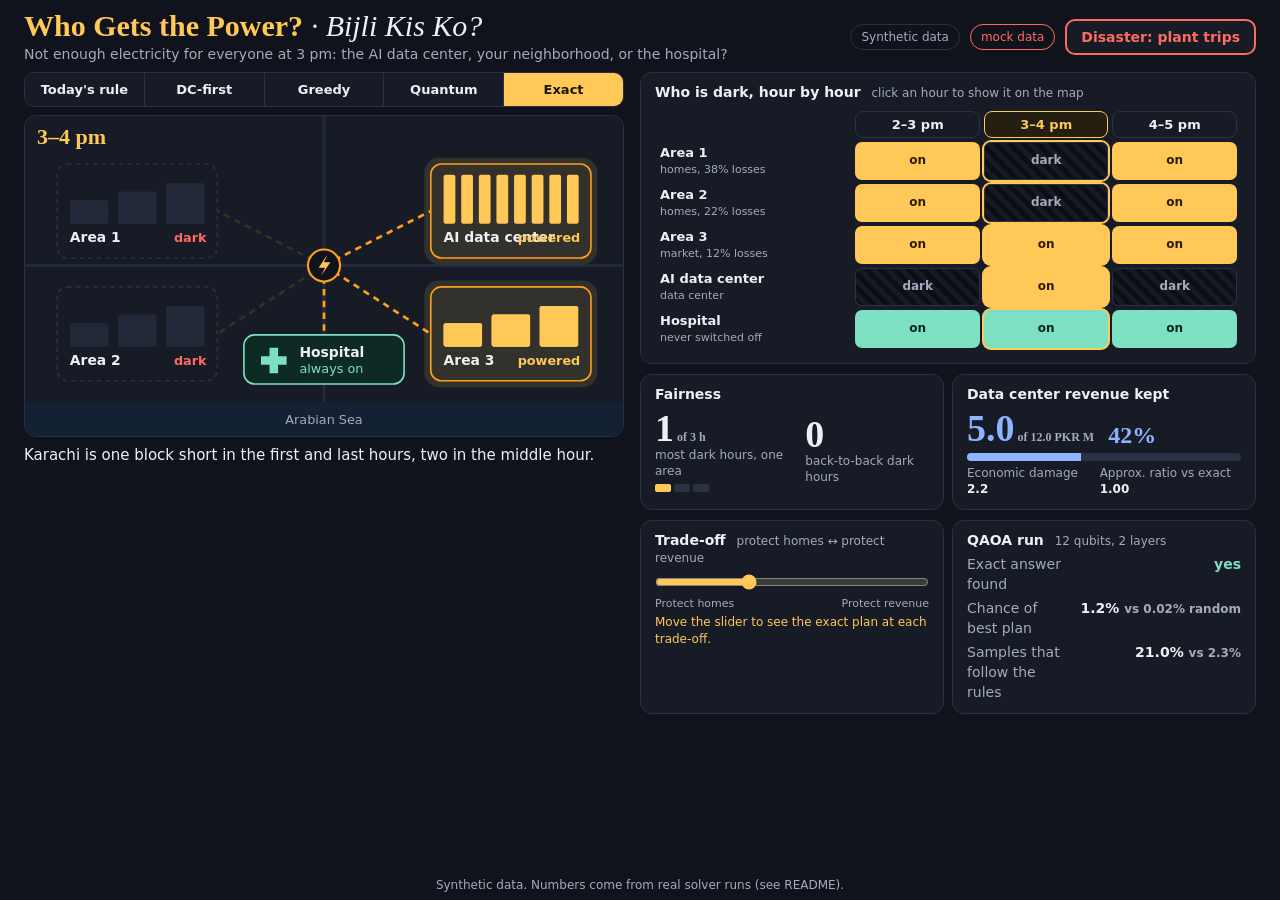
==== web/index.html @ 232a19a4 "feat(web): interactive demo page for the power-cut plans Lets judges see, hour by hour, who goes dar" ====
<!doctype html>
<html lang="en">
<head>
<link rel="icon" href="data:,">
<meta charset="utf-8">
<meta name="viewport" content="width=device-width, initial-scale=1">
<title>Who Gets the Power? · Bijli Kis Ko?</title>
<link rel="stylesheet" href="style.css">
</head>
<body>
<header>
  <div class="title">
    <h1>Who Gets the Power? <span class="ur">· Bijli Kis Ko?</span></h1>
    <p class="hook">Not enough electricity for everyone at 3 pm: the AI data center, your neighborhood, or the hospital?</p>
  </div>
  <div class="head-r">
    <span class="tag">Synthetic data</span>
    <span class="tag mock" id="mock" hidden>mock data</span>
    <button id="disaster" class="disaster" aria-pressed="false">Disaster: plant trips</button>
  </div>
</header>

<main>
  <section class="left">
    <div class="seg" role="radiogroup" aria-label="Plan" id="plan-toggle"></div>
    <div class="mapwrap">
      <svg id="map" viewBox="0 0 560 300" role="img" aria-label="Schematic map: three neighborhoods, an AI data center and a hospital"></svg>
      <div class="maphour" id="maphour"></div>
    </div>
    <p id="scenario-desc" class="desc" aria-live="polite"></p>
  </section>

  <section class="right">
    <div class="panel">
      <h2>Who is dark, hour by hour <small>click an hour to show it on the map</small></h2>
      <table id="tl"></table>
    </div>
    <div class="row2">
      <div class="panel">
        <h2>Fairness</h2>
        <div class="fair" id="fair"></div>
      </div>
      <div class="panel">
        <h2>Data center revenue kept</h2>
        <div class="rev" id="rev"></div>
      </div>
    </div>
    <div class="row2">
      <div class="panel">
        <h2>Trade-off <small>protect homes ↔ protect revenue</small></h2>
        <input type="range" id="sweep" min="0" max="3" step="1" value="1" aria-label="Trade-off between protecting homes and protecting data center revenue">
        <div class="ticks" id="ticks"></div>
        <div class="sweeplbl" id="sweeplbl"></div>
      </div>
      <div class="panel">
        <h2>QAOA run <small id="qsub"></small></h2>
        <dl id="qaoa"></dl>
      </div>
    </div>
  </section>
</main>

<footer>Synthetic data. Numbers come from real solver runs (see README).</footer>
<script src="app.js"></script>
</body>
</html>
---- web/style.css ----
:root{
  --bg:#10131b; --panel:#171b26; --line:#2a3142; --text:#eef0f5; --muted:#a3abbd;
  --lit:#ffc857; --lit2:#ff9f1c; --dark:#1b1f2b; --hosp:#7ee0c3; --bad:#ff6b5e; --dc:#8fb4ff;
}
*{box-sizing:border-box}
html,body{height:100%}
body{margin:0;background:var(--bg);color:var(--text);font:15px/1.4 system-ui,"Segoe UI",Roboto,sans-serif;
  padding:10px 24px 6px;display:flex;flex-direction:column;overflow:hidden}
h1{font:700 30px/1.05 Georgia,"Iowan Old Style",serif;margin:0;color:var(--lit)}
h1 .ur{color:var(--text);font-weight:400;font-style:italic}
h2{font:600 14px/1.2 system-ui,sans-serif;margin:0 0 6px}
h2 small{color:var(--muted);font-weight:400;margin-left:6px;font-size:12px}
header{display:flex;justify-content:space-between;align-items:center;gap:20px;margin-bottom:8px}
.hook{margin:3px 0 0;color:var(--muted);font-size:14px}
.head-r{display:flex;gap:10px;align-items:center}
.tag{border:1px solid var(--line);color:var(--muted);border-radius:999px;padding:4px 10px;font-size:12px;white-space:nowrap}
.tag.mock{border-color:var(--bad);color:var(--bad)}
.disaster{background:var(--panel);color:var(--bad);border:2px solid var(--bad);border-radius:10px;font:700 14px system-ui,sans-serif;padding:8px 14px;cursor:pointer}
.disaster[aria-pressed=true]{background:var(--bad);color:#200906}
button:focus-visible,input:focus-visible{outline:3px solid #fff;outline-offset:2px}

main{flex:1;min-height:0;display:grid;grid-template-columns:600px 1fr;gap:16px;padding-bottom:6px}
.left{display:flex;flex-direction:column;gap:8px;min-height:0}
.right{display:flex;flex-direction:column;gap:10px;min-height:0}
.seg{display:flex;border:1px solid var(--line);border-radius:10px;overflow:hidden;background:var(--panel)}
.seg button{flex:1;background:none;border:0;color:var(--text);font:600 13px system-ui,sans-serif;padding:9px 4px;cursor:pointer;border-right:1px solid var(--line)}
.seg button:last-child{border-right:0}
.seg button[aria-checked=true]{background:var(--lit);color:#1a1405}
.mapwrap{position:relative;background:var(--panel);border:1px solid var(--line);border-radius:12px;overflow:hidden}
#map{display:block;width:100%;height:auto}
.maphour{position:absolute;left:12px;top:8px;font:700 22px Georgia,serif;color:var(--lit)}
.desc{margin:0;color:var(--text);font-size:15px}

.panel{background:var(--panel);border:1px solid var(--line);border-radius:12px;padding:11px 14px}
.row2{display:grid;grid-template-columns:1fr 1fr;gap:8px}

/* timeline */
table{border-collapse:separate;border-spacing:4px;width:100%;font-variant-numeric:tabular-nums}
th{font-weight:600;font-size:13px;text-align:center;padding:0}
th.rl,td.rl{text-align:left;width:34%;font-size:13px;font-weight:600}
td.rl small{display:block;font-weight:400;color:var(--muted);font-size:11px}
th button{width:100%;background:none;color:var(--text);border:1px solid var(--line);border-radius:8px;padding:5px 0;font:600 13px system-ui;cursor:pointer}
th button[aria-pressed=true]{border-color:var(--lit);color:var(--lit);background:#241f10}
td.c{height:38px;border-radius:7px;text-align:center;font-size:12px;font-weight:700}
td.c.on{background:var(--lit);color:#2a1d00}
td.c.off{background:repeating-linear-gradient(45deg,#0c0e14 0 5px,#161a24 5px 10px);color:var(--muted);border:1px solid var(--line)}
td.c.hosp{background:var(--hosp);color:#06241b}
td.c.sel{box-shadow:0 0 0 2px var(--lit)}

/* fairness / revenue */
.fair{display:flex;gap:16px;align-items:center}
.big{font:700 38px/1 Georgia,serif;font-variant-numeric:tabular-nums}
.lbl{color:var(--muted);font-size:12px}
.pips{display:flex;gap:3px;margin-top:4px}
.pips i{width:16px;height:8px;border-radius:2px;background:#2a3142}
.pips i.f{background:var(--lit)} .pips i.f.hot{background:var(--bad)}
.rev{display:grid;grid-template-columns:auto 1fr;gap:2px 14px;align-items:end}
.rev .big{color:var(--dc)}
.bar{height:8px;border-radius:4px;background:#2a3142;overflow:hidden;margin-top:4px}
.bar b{display:block;height:100%;background:var(--dc);transition:width .5s}
.mini{grid-column:1/3;display:flex;gap:16px;color:var(--muted);font-size:12px;margin-top:2px}
.mini b{color:var(--text)}

input[type=range]{width:100%;accent-color:var(--lit);margin:2px 0 0}
.ticks{display:flex;justify-content:space-between;color:var(--muted);font-size:11px}
.sweeplbl{margin-top:3px;font-size:12px;color:var(--lit);min-height:16px}
dl{margin:0;display:grid;grid-template-columns:1fr auto;gap:5px 12px;font-size:14px}
dt{color:var(--muted)} dd{margin:0;font-weight:700;text-align:right;font-variant-numeric:tabular-nums}
dd.ok{color:var(--hosp)} dd.no{color:var(--bad)}

/* map */
.bld{transition:fill .5s,opacity .5s}
.blk.lit .bld{fill:var(--lit)} .blk.dark .bld{fill:#232838}
.blk .box{fill:none;stroke:var(--line);stroke-width:1.5;stroke-dasharray:0;transition:stroke .5s}
.blk.lit .box{stroke:var(--lit2)} .blk.dark .box{stroke-dasharray:4 4}
.blk .glow{fill:var(--lit);opacity:0;transition:opacity .5s} .blk.lit .glow{opacity:.12}
.wire{stroke:var(--lit2);stroke-width:2.5;fill:none;stroke-dasharray:6 5;animation:dash 1s linear infinite;transition:opacity .5s}
.wire.off{opacity:.15;animation:none}
@keyframes dash{to{stroke-dashoffset:-11}}
.mlabel{fill:var(--text);font:700 13px system-ui,sans-serif}
.msub{fill:var(--muted);font:12px system-ui,sans-serif}
.msub.st{font-weight:700} .lit .msub.st{fill:var(--lit)} .dark .msub.st{fill:var(--bad)}
.sea{fill:#142033} .road{stroke:#232a3a;stroke-width:3;fill:none}
.flash{animation:flash .9s}
@keyframes flash{0%,40%{box-shadow:inset 0 0 0 4px var(--bad)}100%{box-shadow:inset 0 0 0 0 transparent}}
footer{color:var(--muted);font-size:12px;text-align:center;padding-top:4px}
@media (prefers-reduced-motion:reduce){.wire{animation:none}.flash{animation:none}}
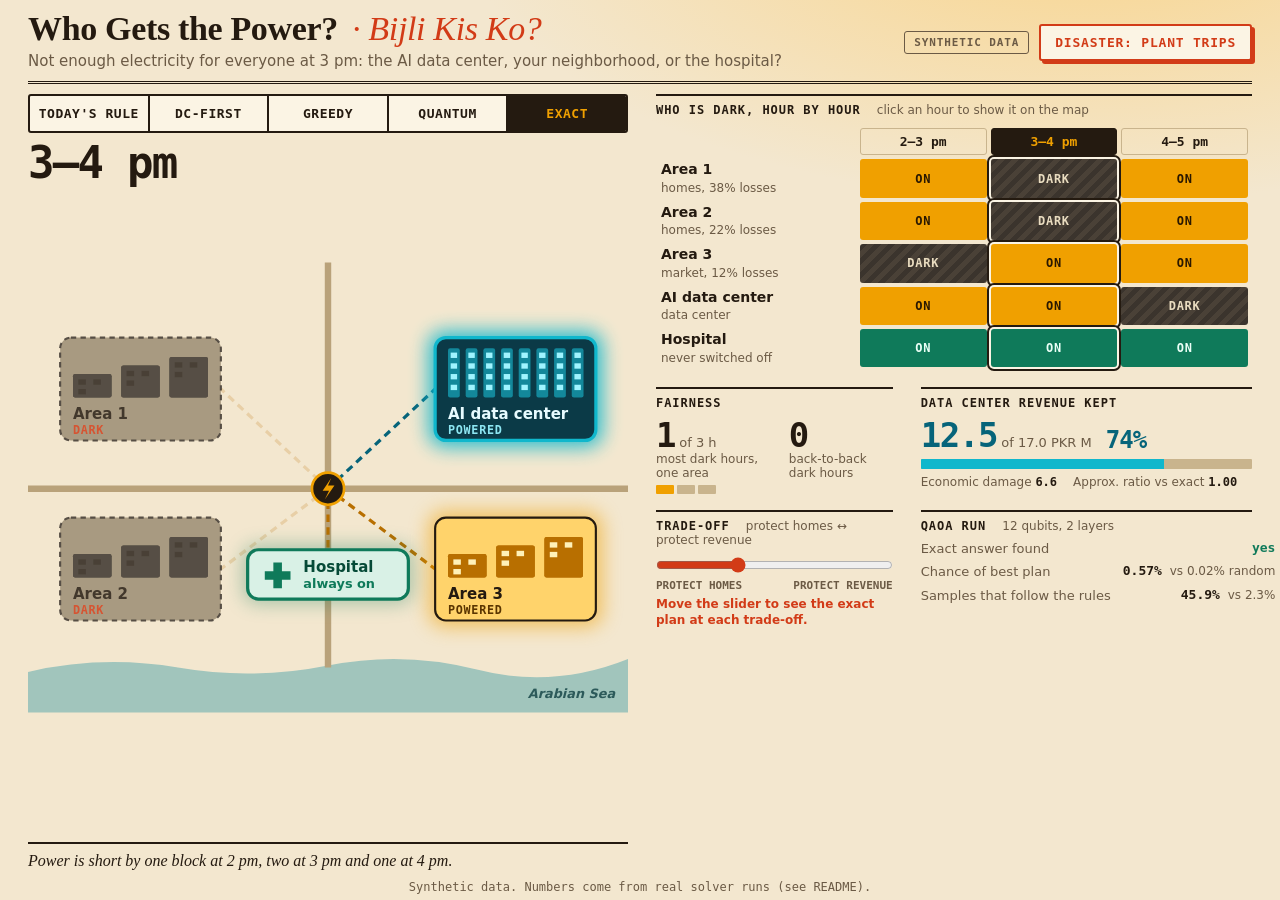
==== commit bfe298ba: "feat(web): redesign the demo page as a Karachi grid at peak heat Makes the demo read clearly on a pr" ====
--- a/web/index.html
+++ b/web/index.html
@@ -24,7 +24,7 @@
   <section class="left">
     <div class="seg" role="radiogroup" aria-label="Plan" id="plan-toggle"></div>
     <div class="mapwrap">
-      <svg id="map" viewBox="0 0 560 300" role="img" aria-label="Schematic map: three neighborhoods, an AI data center and a hospital"></svg>
+      <svg id="map" viewBox="0 0 560 420" role="img" aria-label="Schematic map: three neighborhoods, an AI data center and a hospital"></svg>
       <div class="maphour" id="maphour"></div>
     </div>
     <p id="scenario-desc" class="desc" aria-live="polite"></p>
--- a/web/style.css
+++ b/web/style.css
@@ -1,87 +1,115 @@
+/* Karachi at peak heat: sun-bleached paper, ink, amber windows, one electric-cyan data center. */
 :root{
-  --bg:#10131b; --panel:#171b26; --line:#2a3142; --text:#eef0f5; --muted:#a3abbd;
-  --lit:#ffc857; --lit2:#ff9f1c; --dark:#1b1f2b; --hosp:#7ee0c3; --bad:#ff6b5e; --dc:#8fb4ff;
+  --paper:#f3e7cf; --paper2:#ead9b8; --card:#fbf4e4; --ink:#241a10; --muted:#6b5a45; --rule:#c9b48d;
+  --lit:#f0a000; --lit-d:#b86f00; --off:#3b342d; --off2:#4a4137; --heat:#d23b17; --hosp:#0f7a5a; --dc:#10b7cc; --dc-d:#06647a;
+  --serif:"Iowan Old Style","Palatino Linotype",Charter,"Bitstream Charter","Book Antiqua",Georgia,serif;
+  --sans:Inter,"Segoe UI",system-ui,sans-serif;
+  --mono:Consolas,Menlo,"SF Mono","DejaVu Sans Mono","Liberation Mono",monospace;
 }
 *{box-sizing:border-box}
 html,body{height:100%}
-body{margin:0;background:var(--bg);color:var(--text);font:15px/1.4 system-ui,"Segoe UI",Roboto,sans-serif;
-  padding:10px 24px 6px;display:flex;flex-direction:column;overflow:hidden}
-h1{font:700 30px/1.05 Georgia,"Iowan Old Style",serif;margin:0;color:var(--lit)}
-h1 .ur{color:var(--text);font-weight:400;font-style:italic}
-h2{font:600 14px/1.2 system-ui,sans-serif;margin:0 0 6px}
-h2 small{color:var(--muted);font-weight:400;margin-left:6px;font-size:12px}
-header{display:flex;justify-content:space-between;align-items:center;gap:20px;margin-bottom:8px}
-.hook{margin:3px 0 0;color:var(--muted);font-size:14px}
+body{margin:0;color:var(--ink);font:15px/1.4 var(--sans);padding:12px 28px 6px;display:flex;flex-direction:column;overflow:hidden;
+  background:radial-gradient(900px 420px at 85% -10%,#f9d48a 0,transparent 70%),var(--paper)}
+h1{font:800 34px/1 var(--serif);letter-spacing:-.01em;margin:0}
+h1 .ur{color:var(--heat);font-weight:500;font-style:italic;margin-left:6px}
+h2{font:700 12px/1.2 var(--mono);text-transform:uppercase;letter-spacing:.08em;margin:0 0 7px;color:var(--ink)}
+h2 small{color:var(--muted);font:400 12px var(--sans);text-transform:none;letter-spacing:0;margin-left:8px}
+header{display:flex;justify-content:space-between;align-items:center;gap:20px;margin-bottom:10px;padding-bottom:9px;border-bottom:3px double var(--ink)}
+.hook{margin:5px 0 0;color:var(--muted);font-size:15px}
 .head-r{display:flex;gap:10px;align-items:center}
-.tag{border:1px solid var(--line);color:var(--muted);border-radius:999px;padding:4px 10px;font-size:12px;white-space:nowrap}
-.tag.mock{border-color:var(--bad);color:var(--bad)}
-.disaster{background:var(--panel);color:var(--bad);border:2px solid var(--bad);border-radius:10px;font:700 14px system-ui,sans-serif;padding:8px 14px;cursor:pointer}
-.disaster[aria-pressed=true]{background:var(--bad);color:#200906}
-button:focus-visible,input:focus-visible{outline:3px solid #fff;outline-offset:2px}
+.tag{border:1.5px solid var(--muted);color:var(--muted);border-radius:3px;padding:4px 9px;font:700 11px var(--mono);text-transform:uppercase;letter-spacing:.08em;white-space:nowrap}
+.tag.mock{border-color:var(--heat);color:var(--heat)}
+.disaster{background:var(--card);color:var(--heat);border:2px solid var(--heat);border-radius:3px;font:800 13px var(--mono);text-transform:uppercase;letter-spacing:.06em;padding:9px 14px;cursor:pointer;box-shadow:3px 3px 0 var(--heat);transition:transform .1s,box-shadow .1s}
+.disaster:active{transform:translate(2px,2px);box-shadow:1px 1px 0 var(--heat)}
+.disaster[aria-pressed=true]{background:var(--heat);color:#fff6e6}
+button:focus-visible,input:focus-visible{outline:3px solid var(--ink);outline-offset:2px}
 
-main{flex:1;min-height:0;display:grid;grid-template-columns:600px 1fr;gap:16px;padding-bottom:6px}
+main{flex:1;min-height:0;display:grid;grid-template-columns:600px 1fr;gap:28px;padding-bottom:4px}
 .left{display:flex;flex-direction:column;gap:8px;min-height:0}
-.right{display:flex;flex-direction:column;gap:10px;min-height:0}
-.seg{display:flex;border:1px solid var(--line);border-radius:10px;overflow:hidden;background:var(--panel)}
-.seg button{flex:1;background:none;border:0;color:var(--text);font:600 13px system-ui,sans-serif;padding:9px 4px;cursor:pointer;border-right:1px solid var(--line)}
+.right{display:flex;flex-direction:column;gap:16px;min-height:0}
+.seg{display:flex;border:2px solid var(--ink);border-radius:3px;overflow:hidden;background:var(--card)}
+.seg button{flex:1;background:none;border:0;color:var(--ink);font:700 13px var(--mono);text-transform:uppercase;letter-spacing:.04em;padding:10px 2px;cursor:pointer;border-right:2px solid var(--ink)}
 .seg button:last-child{border-right:0}
-.seg button[aria-checked=true]{background:var(--lit);color:#1a1405}
-.mapwrap{position:relative;background:var(--panel);border:1px solid var(--line);border-radius:12px;overflow:hidden}
-#map{display:block;width:100%;height:auto}
-.maphour{position:absolute;left:12px;top:8px;font:700 22px Georgia,serif;color:var(--lit)}
-.desc{margin:0;color:var(--text);font-size:15px}
+.seg button:hover{background:var(--paper2)}
+.seg button[aria-checked=true]{background:var(--ink);color:var(--lit)}
+.mapwrap{position:relative;flex:1;min-height:0;display:flex;align-items:center}
+#map{display:block;width:100%;height:100%}
+.maphour{position:absolute;left:0;top:0;font:800 44px/1 var(--mono);letter-spacing:-.04em;color:var(--ink);font-variant-numeric:tabular-nums}
+.desc{margin:0;color:var(--ink);font:italic 500 16px/1.3 var(--serif);border-top:2px solid var(--ink);padding-top:7px}
 
-.panel{background:var(--panel);border:1px solid var(--line);border-radius:12px;padding:11px 14px}
-.row2{display:grid;grid-template-columns:1fr 1fr;gap:8px}
+.panel{border-top:2px solid var(--ink);padding:7px 0 0}
+.row2{display:grid;grid-template-columns:minmax(0,5fr) minmax(0,7fr);gap:28px}
 
 /* timeline */
 table{border-collapse:separate;border-spacing:4px;width:100%;font-variant-numeric:tabular-nums}
 th{font-weight:600;font-size:13px;text-align:center;padding:0}
-th.rl,td.rl{text-align:left;width:34%;font-size:13px;font-weight:600}
-td.rl small{display:block;font-weight:400;color:var(--muted);font-size:11px}
-th button{width:100%;background:none;color:var(--text);border:1px solid var(--line);border-radius:8px;padding:5px 0;font:600 13px system-ui;cursor:pointer}
-th button[aria-pressed=true]{border-color:var(--lit);color:var(--lit);background:#241f10}
-td.c{height:38px;border-radius:7px;text-align:center;font-size:12px;font-weight:700}
-td.c.on{background:var(--lit);color:#2a1d00}
-td.c.off{background:repeating-linear-gradient(45deg,#0c0e14 0 5px,#161a24 5px 10px);color:var(--muted);border:1px solid var(--line)}
-td.c.hosp{background:var(--hosp);color:#06241b}
-td.c.sel{box-shadow:0 0 0 2px var(--lit)}
+th.rl,td.rl{text-align:left;width:34%;font-size:14px;font-weight:700}
+td.rl small{display:block;font-weight:400;color:var(--muted);font-size:12px}
+th button{width:100%;background:none;color:var(--ink);border:1.5px solid var(--rule);border-radius:3px;padding:5px 0;font:700 13px var(--mono);cursor:pointer}
+th button[aria-pressed=true]{border-color:var(--ink);background:var(--ink);color:var(--lit)}
+td.c{height:36px;border-radius:3px;text-align:center;font:700 12px var(--mono);text-transform:uppercase;letter-spacing:.06em;transition:background .5s,color .5s}
+td.c.on{background:var(--lit);color:#2a1800}
+td.c.off{background:repeating-linear-gradient(135deg,var(--off) 0 5px,var(--off2) 5px 10px);color:#e9dcc0}
+td.c.hosp{background:var(--hosp);color:#eafff6}
+td.c.sel{box-shadow:0 0 0 2px var(--card),0 0 0 4px var(--ink)}
 
 /* fairness / revenue */
-.fair{display:flex;gap:16px;align-items:center}
-.big{font:700 38px/1 Georgia,serif;font-variant-numeric:tabular-nums}
-.lbl{color:var(--muted);font-size:12px}
-.pips{display:flex;gap:3px;margin-top:4px}
-.pips i{width:16px;height:8px;border-radius:2px;background:#2a3142}
-.pips i.f{background:var(--lit)} .pips i.f.hot{background:var(--bad)}
+.fair{display:flex;gap:20px;align-items:flex-start}
+.big{font:800 34px/1 var(--mono);letter-spacing:-.04em;font-variant-numeric:tabular-nums}
+.lbl{color:var(--muted);font:500 12px var(--sans)}
+.big .lbl{font:500 13px var(--sans);letter-spacing:0}
+.pips{display:flex;gap:3px;margin-top:5px}
+.pips i{width:18px;height:9px;border-radius:1px;background:var(--rule)}
+.pips i.f{background:var(--lit)} .pips i.f.hot{background:var(--heat)}
 .rev{display:grid;grid-template-columns:auto 1fr;gap:2px 14px;align-items:end}
-.rev .big{color:var(--dc)}
-.bar{height:8px;border-radius:4px;background:#2a3142;overflow:hidden;margin-top:4px}
+.rev .big{color:var(--dc-d)}
+.bar{height:10px;border-radius:1px;background:var(--rule);overflow:hidden;margin-top:5px}
 .bar b{display:block;height:100%;background:var(--dc);transition:width .5s}
-.mini{grid-column:1/3;display:flex;gap:16px;color:var(--muted);font-size:12px;margin-top:2px}
-.mini b{color:var(--text)}
+.mini{grid-column:1/3;display:flex;gap:16px;color:var(--muted);font-size:12px;margin-top:3px}
+.mini b{color:var(--ink);font-family:var(--mono)}
 
-input[type=range]{width:100%;accent-color:var(--lit);margin:2px 0 0}
-.ticks{display:flex;justify-content:space-between;color:var(--muted);font-size:11px}
-.sweeplbl{margin-top:3px;font-size:12px;color:var(--lit);min-height:16px}
-dl{margin:0;display:grid;grid-template-columns:1fr auto;gap:5px 12px;font-size:14px}
-dt{color:var(--muted)} dd{margin:0;font-weight:700;text-align:right;font-variant-numeric:tabular-nums}
-dd.ok{color:var(--hosp)} dd.no{color:var(--bad)}
+input[type=range]{width:100%;accent-color:var(--heat);margin:2px 0 0}
+.ticks{display:flex;justify-content:space-between;color:var(--muted);font:600 11px var(--mono);text-transform:uppercase}
+.sweeplbl{margin-top:4px;font-size:12px;color:var(--heat);font-weight:600;min-height:16px}
+dl{margin:0;display:grid;grid-template-columns:auto 1fr;gap:5px 12px;font-size:13px}
+dt{white-space:nowrap}
+dt{color:var(--muted)} dd{margin:0;font:700 13px var(--mono);text-align:right;font-variant-numeric:tabular-nums}
+dd .lbl{font-family:var(--sans)}
+dd.ok{color:var(--hosp)} dd.no{color:var(--heat)}
 
 /* map */
-.bld{transition:fill .5s,opacity .5s}
-.blk.lit .bld{fill:var(--lit)} .blk.dark .bld{fill:#232838}
-.blk .box{fill:none;stroke:var(--line);stroke-width:1.5;stroke-dasharray:0;transition:stroke .5s}
-.blk.lit .box{stroke:var(--lit2)} .blk.dark .box{stroke-dasharray:4 4}
-.blk .glow{fill:var(--lit);opacity:0;transition:opacity .5s} .blk.lit .glow{opacity:.12}
-.wire{stroke:var(--lit2);stroke-width:2.5;fill:none;stroke-dasharray:6 5;animation:dash 1s linear infinite;transition:opacity .5s}
-.wire.off{opacity:.15;animation:none}
-@keyframes dash{to{stroke-dashoffset:-11}}
-.mlabel{fill:var(--text);font:700 13px system-ui,sans-serif}
-.msub{fill:var(--muted);font:12px system-ui,sans-serif}
-.msub.st{font-weight:700} .lit .msub.st{fill:var(--lit)} .dark .msub.st{fill:var(--bad)}
-.sea{fill:#142033} .road{stroke:#232a3a;stroke-width:3;fill:none}
+.bld{transition:fill .6s}
+.blk .win{fill:#2c241c;transition:fill .6s,opacity .6s}
+.blk.lit .win{fill:#fff1b8}
+.blk .bld{fill:var(--off)} .blk.lit .bld{fill:var(--lit-d)}
+.blk .box{fill:#cdb98f;stroke:var(--off);stroke-width:2;transition:fill .6s,stroke .6s}
+.blk.lit .box{fill:#ffd36b;stroke:var(--ink)}
+.blk.dark .box{fill:#9c8d74;stroke-dasharray:5 4}
+.blk{transition:opacity .6s}.blk.dark{opacity:.85}
+.blk .glow{fill:var(--lit);opacity:0;filter:blur(9px);transition:opacity .6s}
+.blk.lit .glow{opacity:.55}
+.blk.dc .box{fill:#0d2f3a;stroke:var(--dc)} .blk.dc.lit .box{fill:#0b3a47;stroke:var(--dc);stroke-width:3}
+.blk.dc.dark .box{fill:#4a5a5e;stroke:#2d3a3e}
+.blk.dc .bld{fill:#09212a} .blk.dc.lit .bld{fill:#13889b}
+.blk.dc.lit .win{fill:#9ff4ff} .blk.dc .glow{fill:var(--dc)} .blk.dc.lit .glow{opacity:.9}
+.blk.dc .mlabel{fill:#e7fbff}.blk.dc.dark .mlabel{fill:#e9dcc0}
+.blk.dc .msub{fill:#8de6f2}.blk.dc.dark .msub.st{fill:#ffb199}
+.blk.hq .box{fill:#d9f1e6;stroke:var(--hosp);stroke-width:3}
+.blk.hq .glow{fill:var(--hosp);opacity:.35}
+.wire{stroke:var(--lit-d);stroke-width:3;fill:none;stroke-dasharray:7 5;animation:dash 1s linear infinite;transition:opacity .5s}
+.wire.off{opacity:.2;animation:none}
+#w-DC{stroke:var(--dc-d)}
+@keyframes dash{to{stroke-dashoffset:-12}}
+.mlabel{fill:var(--ink);font:800 14px var(--sans)}
+.msub{fill:var(--muted);font:600 12px var(--sans)}
+.msub.st{font:800 11px var(--mono);text-transform:uppercase;letter-spacing:.06em}
+.lit .msub.st{fill:#5a3500} .dark .msub.st{fill:var(--heat)}
+.dc.lit .msub.st{fill:#8de6f2}
+.hq .mlabel{fill:#064a37}.hq .msub{fill:var(--hosp)}
+.sea{fill:#7fb7b5;opacity:.7} .sealbl{fill:#2c5a5a;font-style:italic} .road{stroke:#b9a27a;stroke-width:6;fill:none}
+.hub{fill:var(--ink);stroke:var(--lit);stroke-width:2.5} .bolt{fill:var(--lit)}
 .flash{animation:flash .9s}
-@keyframes flash{0%,40%{box-shadow:inset 0 0 0 4px var(--bad)}100%{box-shadow:inset 0 0 0 0 transparent}}
-footer{color:var(--muted);font-size:12px;text-align:center;padding-top:4px}
-@media (prefers-reduced-motion:reduce){.wire{animation:none}.flash{animation:none}}
+@keyframes flash{0%,40%{box-shadow:inset 0 0 0 6px var(--heat)}100%{box-shadow:inset 0 0 0 0 transparent}}
+footer{color:var(--muted);font:500 12px var(--mono);text-align:center;padding-top:4px}
+@media (prefers-reduced-motion:reduce){.wire{animation:none}.flash{animation:none}*{transition:none!important}}
+dd{white-space:nowrap}
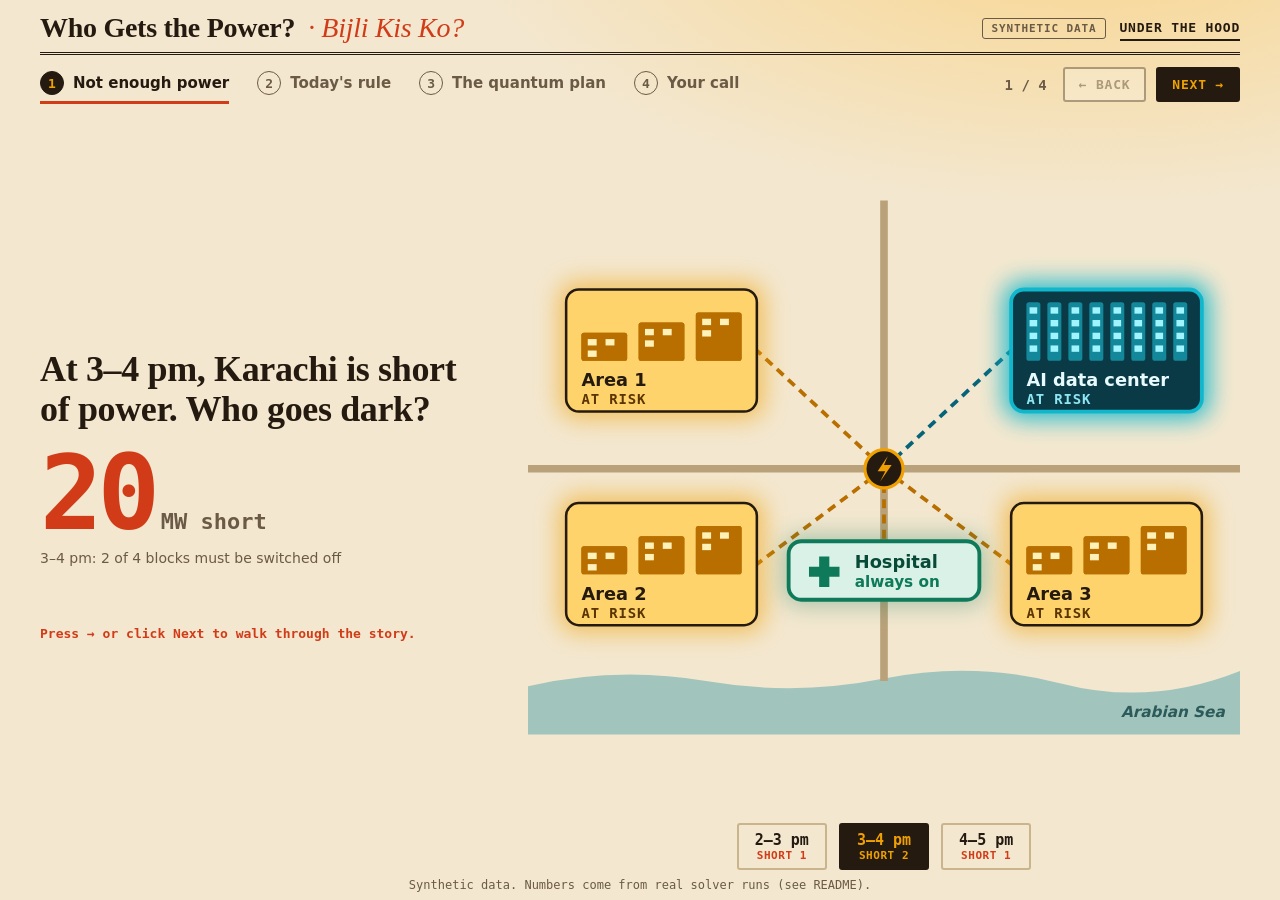
==== commit 3eadca81: "feat(web): guided four-step story as the default demo view A first-time viewer now walks through the" ====
--- a/web/index.html
+++ b/web/index.html
@@ -9,58 +9,63 @@
 </head>
 <body>
 <header>
-  <div class="title">
-    <h1>Who Gets the Power? <span class="ur">· Bijli Kis Ko?</span></h1>
-    <p class="hook">Not enough electricity for everyone at 3 pm: the AI data center, your neighborhood, or the hospital?</p>
-  </div>
+  <h1>Who Gets the Power? <span class="ur">· Bijli Kis Ko?</span></h1>
   <div class="head-r">
     <span class="tag">Synthetic data</span>
     <span class="tag mock" id="mock" hidden>mock data</span>
-    <button id="disaster" class="disaster" aria-pressed="false">Disaster: plant trips</button>
+    <button id="hood-open" class="link" aria-expanded="false" aria-controls="hood">Under the hood</button>
   </div>
 </header>
 
+<nav class="bar" aria-label="Story steps">
+  <ol id="steps"></ol>
+  <div class="nav">
+    <span class="count" id="count" aria-live="polite"></span>
+    <button id="back" class="btn">← Back</button>
+    <button id="next" class="btn primary">Next →</button>
+  </div>
+</nav>
+
 <main>
-  <section class="left">
-    <div class="seg" role="radiogroup" aria-label="Plan" id="plan-toggle"></div>
+  <section class="story">
+    <h2 id="head" aria-live="polite"></h2>
+    <div id="bigs" class="bigs"></div>
+    <p id="note" class="note"></p>
+    <div id="ctl" class="ctl" hidden>
+      <input type="range" id="sweep" min="0" max="3" step="1" value="2" aria-label="Trade-off between protecting homes and protecting data center revenue">
+      <div class="ticks" id="ticks"></div>
+      <div class="ctlrow">
+        <button id="disaster" class="disaster" aria-pressed="false">Plant trips</button>
+        <span id="ctlnote" class="ctlnote" aria-live="polite"></span>
+      </div>
+    </div>
+    <p id="hint" class="hint">Press → or click Next to walk through the story.</p>
+  </section>
+
+  <section class="stage">
     <div class="mapwrap">
       <svg id="map" viewBox="0 0 560 420" role="img" aria-label="Schematic map: three neighborhoods, an AI data center and a hospital"></svg>
-      <div class="maphour" id="maphour"></div>
     </div>
-    <p id="scenario-desc" class="desc" aria-live="polite"></p>
-  </section>
-
-  <section class="right">
-    <div class="panel">
-      <h2>Who is dark, hour by hour <small>click an hour to show it on the map</small></h2>
-      <table id="tl"></table>
-    </div>
-    <div class="row2">
-      <div class="panel">
-        <h2>Fairness</h2>
-        <div class="fair" id="fair"></div>
-      </div>
-      <div class="panel">
-        <h2>Data center revenue kept</h2>
-        <div class="rev" id="rev"></div>
-      </div>
-    </div>
-    <div class="row2">
-      <div class="panel">
-        <h2>Trade-off <small>protect homes ↔ protect revenue</small></h2>
-        <input type="range" id="sweep" min="0" max="3" step="1" value="1" aria-label="Trade-off between protecting homes and protecting data center revenue">
-        <div class="ticks" id="ticks"></div>
-        <div class="sweeplbl" id="sweeplbl"></div>
-      </div>
-      <div class="panel">
-        <h2>QAOA run <small id="qsub"></small></h2>
-        <dl id="qaoa"></dl>
-      </div>
-    </div>
+    <div class="hours" id="hours" role="group" aria-label="Hour of the afternoon"></div>
   </section>
 </main>
 
 <footer>Synthetic data. Numbers come from real solver runs (see README).</footer>
+
+<aside id="hood" class="hood" hidden aria-label="Under the hood">
+  <div class="hood-h"><h3>Under the hood</h3><button id="hood-close" class="link">Close ✕</button></div>
+  <div class="seg" role="radiogroup" aria-label="Scenario" id="scen-toggle"></div>
+  <p id="scenario-desc" class="desc"></p>
+  <div class="seg" role="radiogroup" aria-label="Plan" id="plan-toggle"></div>
+  <h4>Who is dark, hour by hour</h4>
+  <table id="tl"></table>
+  <div class="cols">
+    <div><h4>Fairness</h4><div class="fair" id="fair"></div></div>
+    <div><h4>Data center revenue kept</h4><div class="rev" id="rev"></div></div>
+  </div>
+  <h4>QAOA run <small id="qsub"></small></h4>
+  <dl id="qaoa"></dl>
+</aside>
 <script src="app.js"></script>
 </body>
 </html>
--- a/web/style.css
+++ b/web/style.css
@@ -8,73 +8,101 @@
 }
 *{box-sizing:border-box}
 html,body{height:100%}
-body{margin:0;color:var(--ink);font:15px/1.4 var(--sans);padding:12px 28px 6px;display:flex;flex-direction:column;overflow:hidden;
+body{margin:0;color:var(--ink);font:15px/1.4 var(--sans);padding:14px 40px 8px;display:flex;flex-direction:column;overflow:hidden;
   background:radial-gradient(900px 420px at 85% -10%,#f9d48a 0,transparent 70%),var(--paper)}
-h1{font:800 34px/1 var(--serif);letter-spacing:-.01em;margin:0}
+h1{font:800 28px/1 var(--serif);letter-spacing:-.01em;margin:0}
 h1 .ur{color:var(--heat);font-weight:500;font-style:italic;margin-left:6px}
-h2{font:700 12px/1.2 var(--mono);text-transform:uppercase;letter-spacing:.08em;margin:0 0 7px;color:var(--ink)}
-h2 small{color:var(--muted);font:400 12px var(--sans);text-transform:none;letter-spacing:0;margin-left:8px}
-header{display:flex;justify-content:space-between;align-items:center;gap:20px;margin-bottom:10px;padding-bottom:9px;border-bottom:3px double var(--ink)}
-.hook{margin:5px 0 0;color:var(--muted);font-size:15px}
-.head-r{display:flex;gap:10px;align-items:center}
-.tag{border:1.5px solid var(--muted);color:var(--muted);border-radius:3px;padding:4px 9px;font:700 11px var(--mono);text-transform:uppercase;letter-spacing:.08em;white-space:nowrap}
+header{display:flex;justify-content:space-between;align-items:center;gap:20px;padding-bottom:10px}
+.head-r{display:flex;gap:14px;align-items:center}
+.tag{border:1.5px solid var(--muted);color:var(--muted);border-radius:3px;padding:3px 8px;font:700 11px var(--mono);text-transform:uppercase;letter-spacing:.08em;white-space:nowrap}
 .tag.mock{border-color:var(--heat);color:var(--heat)}
-.disaster{background:var(--card);color:var(--heat);border:2px solid var(--heat);border-radius:3px;font:800 13px var(--mono);text-transform:uppercase;letter-spacing:.06em;padding:9px 14px;cursor:pointer;box-shadow:3px 3px 0 var(--heat);transition:transform .1s,box-shadow .1s}
+.link{background:none;border:0;padding:4px 0;color:var(--ink);font:700 13px var(--mono);text-transform:uppercase;letter-spacing:.06em;cursor:pointer;border-bottom:2px solid var(--ink)}
+button:focus-visible,input:focus-visible{outline:3px solid var(--ink);outline-offset:2px}
+
+/* step bar */
+.bar{display:flex;justify-content:space-between;align-items:center;gap:20px;border-top:3px double var(--ink);padding-top:10px}
+.bar ol{list-style:none;margin:0;padding:0;display:flex;gap:28px}
+.bar li button{background:none;border:0;padding:6px 0;display:flex;align-items:center;gap:9px;color:var(--muted);font:600 15px var(--sans);cursor:pointer;border-bottom:3px solid transparent}
+.bar li button i{font:800 13px var(--mono);font-style:normal;width:24px;height:24px;border-radius:50%;display:grid;place-items:center;border:1.5px solid var(--muted)}
+.bar li button[aria-current=step]{color:var(--ink);border-bottom-color:var(--heat)}
+.bar li button[aria-current=step] i{background:var(--ink);border-color:var(--ink);color:var(--lit)}
+.nav{display:flex;align-items:center;gap:10px}
+.count{font:700 14px var(--mono);color:var(--muted);margin-right:6px;font-variant-numeric:tabular-nums}
+.btn{background:var(--card);color:var(--ink);border:2px solid var(--ink);border-radius:3px;font:800 13px var(--mono);text-transform:uppercase;letter-spacing:.06em;padding:8px 14px;cursor:pointer}
+.btn.primary{background:var(--ink);color:var(--lit)}
+.btn:disabled{opacity:.35;cursor:default}
+
+/* stage */
+main{flex:1;min-height:0;display:grid;grid-template-columns:minmax(0,440px) 1fr;gap:48px;padding:16px 0 4px}
+.story{display:flex;flex-direction:column;gap:18px;min-height:0;justify-content:center}
+.story h2{font:800 36px/1.12 var(--serif);letter-spacing:-.01em;margin:0}
+.bigs{display:flex;gap:36px;align-items:flex-end}
+.big{font:800 104px/.9 var(--mono);letter-spacing:-.05em;font-variant-numeric:tabular-nums}
+.big.sm{font-size:64px}
+.big .u{font:700 22px var(--mono);letter-spacing:0;margin-left:6px;color:var(--muted)}
+.big.bad{color:var(--heat)} .big.good{color:var(--hosp)} .big.dc{color:var(--dc-d)}
+.lbl{display:block;margin-top:8px;color:var(--muted);font:500 14px/1.3 var(--sans);letter-spacing:0}
+.note{margin:0;font:italic 500 17px/1.35 var(--serif);color:var(--ink);min-height:23px}
+.note .ok{font-style:normal;font:700 13px var(--mono);color:var(--hosp);text-transform:uppercase;letter-spacing:.05em}
+.hint{margin:0;font:600 13px var(--mono);color:var(--heat)}
+.hint[hidden]{display:none}
+.ctl[hidden]{display:none}
+.ctl{display:flex;flex-direction:column;gap:8px}
+input[type=range]{width:100%;accent-color:var(--heat);margin:2px 0 0}
+.ticks{display:flex;justify-content:space-between;color:var(--muted);font:600 11px var(--mono);text-transform:uppercase}
+.ctlrow{display:flex;align-items:center;gap:14px;margin-top:6px}
+.ctlnote{color:var(--muted);font:500 13px/1.3 var(--sans)}
+.disaster{background:var(--card);color:var(--heat);border:2px solid var(--heat);border-radius:3px;font:800 13px var(--mono);text-transform:uppercase;letter-spacing:.06em;padding:9px 14px;cursor:pointer;box-shadow:3px 3px 0 var(--heat);transition:transform .1s,box-shadow .1s;white-space:nowrap}
 .disaster:active{transform:translate(2px,2px);box-shadow:1px 1px 0 var(--heat)}
 .disaster[aria-pressed=true]{background:var(--heat);color:#fff6e6}
-button:focus-visible,input:focus-visible{outline:3px solid var(--ink);outline-offset:2px}
 
-main{flex:1;min-height:0;display:grid;grid-template-columns:600px 1fr;gap:28px;padding-bottom:4px}
-.left{display:flex;flex-direction:column;gap:8px;min-height:0}
-.right{display:flex;flex-direction:column;gap:16px;min-height:0}
-.seg{display:flex;border:2px solid var(--ink);border-radius:3px;overflow:hidden;background:var(--card)}
-.seg button{flex:1;background:none;border:0;color:var(--ink);font:700 13px var(--mono);text-transform:uppercase;letter-spacing:.04em;padding:10px 2px;cursor:pointer;border-right:2px solid var(--ink)}
+.stage{display:flex;flex-direction:column;min-height:0;min-width:0}
+.mapwrap{position:relative;flex:1;min-height:0;display:flex;align-items:center;justify-content:center}
+#map{display:block;width:100%;height:100%}
+.hours{display:flex;justify-content:center;gap:12px;padding-top:8px}
+.hours button{background:none;border:2px solid var(--rule);border-radius:3px;padding:6px 16px;color:var(--ink);font:700 15px var(--mono);cursor:pointer;font-variant-numeric:tabular-nums;text-align:center}
+.hours button small{display:block;font:600 11px var(--mono);color:var(--heat);text-transform:uppercase;letter-spacing:.05em}
+.hours button[aria-pressed=true]{border-color:var(--ink);background:var(--ink);color:var(--lit)}
+.hours button[aria-pressed=true] small{color:var(--lit)}
+
+/* under the hood drawer */
+.hood{position:fixed;top:0;right:0;bottom:0;width:min(760px,100%);background:var(--card);border-left:3px solid var(--ink);box-shadow:-12px 0 40px rgba(36,26,16,.3);padding:18px 26px;overflow:auto;z-index:10}
+.hood[hidden]{display:none}
+.hood-h{display:flex;justify-content:space-between;align-items:center;margin-bottom:12px}
+h3{font:800 24px var(--serif);margin:0}
+h4{font:700 12px/1.2 var(--mono);text-transform:uppercase;letter-spacing:.08em;margin:16px 0 7px}
+h4 small{color:var(--muted);font:400 12px var(--sans);text-transform:none;letter-spacing:0;margin-left:8px}
+.seg{display:flex;border:2px solid var(--ink);border-radius:3px;overflow:hidden;margin-top:8px}
+.seg button{flex:1;background:none;border:0;color:var(--ink);font:700 12px var(--mono);text-transform:uppercase;letter-spacing:.04em;padding:9px 2px;cursor:pointer;border-right:2px solid var(--ink)}
 .seg button:last-child{border-right:0}
 .seg button:hover{background:var(--paper2)}
 .seg button[aria-checked=true]{background:var(--ink);color:var(--lit)}
-.mapwrap{position:relative;flex:1;min-height:0;display:flex;align-items:center}
-#map{display:block;width:100%;height:100%}
-.maphour{position:absolute;left:0;top:0;font:800 44px/1 var(--mono);letter-spacing:-.04em;color:var(--ink);font-variant-numeric:tabular-nums}
-.desc{margin:0;color:var(--ink);font:italic 500 16px/1.3 var(--serif);border-top:2px solid var(--ink);padding-top:7px}
-
-.panel{border-top:2px solid var(--ink);padding:7px 0 0}
-.row2{display:grid;grid-template-columns:minmax(0,5fr) minmax(0,7fr);gap:28px}
-
-/* timeline */
+.desc{margin:6px 0 4px;color:var(--muted);font:italic 500 15px/1.3 var(--serif)}
+.cols{display:grid;grid-template-columns:minmax(0,5fr) minmax(0,7fr);gap:28px}
 table{border-collapse:separate;border-spacing:4px;width:100%;font-variant-numeric:tabular-nums}
-th{font-weight:600;font-size:13px;text-align:center;padding:0}
+th{font:600 13px var(--mono);text-align:center;padding:0 0 2px}
 th.rl,td.rl{text-align:left;width:34%;font-size:14px;font-weight:700}
 td.rl small{display:block;font-weight:400;color:var(--muted);font-size:12px}
-th button{width:100%;background:none;color:var(--ink);border:1.5px solid var(--rule);border-radius:3px;padding:5px 0;font:700 13px var(--mono);cursor:pointer}
-th button[aria-pressed=true]{border-color:var(--ink);background:var(--ink);color:var(--lit)}
-td.c{height:36px;border-radius:3px;text-align:center;font:700 12px var(--mono);text-transform:uppercase;letter-spacing:.06em;transition:background .5s,color .5s}
+td.c{height:34px;border-radius:3px;text-align:center;font:700 12px var(--mono);text-transform:uppercase;letter-spacing:.06em}
 td.c.on{background:var(--lit);color:#2a1800}
 td.c.off{background:repeating-linear-gradient(135deg,var(--off) 0 5px,var(--off2) 5px 10px);color:#e9dcc0}
 td.c.hosp{background:var(--hosp);color:#eafff6}
-td.c.sel{box-shadow:0 0 0 2px var(--card),0 0 0 4px var(--ink)}
-
-/* fairness / revenue */
 .fair{display:flex;gap:20px;align-items:flex-start}
-.big{font:800 34px/1 var(--mono);letter-spacing:-.04em;font-variant-numeric:tabular-nums}
-.lbl{color:var(--muted);font:500 12px var(--sans)}
-.big .lbl{font:500 13px var(--sans);letter-spacing:0}
+.fair .big,.rev .big{font-size:34px;line-height:1;letter-spacing:-.04em}
+.fair .lbl,.rev .lbl{font-size:12px;margin-top:3px;display:inline}
+.fair>div>.lbl{display:block}
 .pips{display:flex;gap:3px;margin-top:5px}
 .pips i{width:18px;height:9px;border-radius:1px;background:var(--rule)}
 .pips i.f{background:var(--lit)} .pips i.f.hot{background:var(--heat)}
 .rev{display:grid;grid-template-columns:auto 1fr;gap:2px 14px;align-items:end}
 .rev .big{color:var(--dc-d)}
-.bar{height:10px;border-radius:1px;background:var(--rule);overflow:hidden;margin-top:5px}
-.bar b{display:block;height:100%;background:var(--dc);transition:width .5s}
+.bar2{height:10px;border-radius:1px;background:var(--rule);overflow:hidden;margin-top:5px}
+.bar2 b{display:block;height:100%;background:var(--dc);transition:width .5s}
 .mini{grid-column:1/3;display:flex;gap:16px;color:var(--muted);font-size:12px;margin-top:3px}
 .mini b{color:var(--ink);font-family:var(--mono)}
-
-input[type=range]{width:100%;accent-color:var(--heat);margin:2px 0 0}
-.ticks{display:flex;justify-content:space-between;color:var(--muted);font:600 11px var(--mono);text-transform:uppercase}
-.sweeplbl{margin-top:4px;font-size:12px;color:var(--heat);font-weight:600;min-height:16px}
 dl{margin:0;display:grid;grid-template-columns:auto 1fr;gap:5px 12px;font-size:13px}
-dt{white-space:nowrap}
-dt{color:var(--muted)} dd{margin:0;font:700 13px var(--mono);text-align:right;font-variant-numeric:tabular-nums}
-dd .lbl{font-family:var(--sans)}
+dt{white-space:nowrap;color:var(--muted)} dd{margin:0;font:700 13px var(--mono);text-align:right;font-variant-numeric:tabular-nums;white-space:nowrap}
+dd .lbl{font-family:var(--sans);display:inline}
 dd.ok{color:var(--hosp)} dd.no{color:var(--heat)}
 
 /* map */
@@ -111,5 +139,4 @@
 .flash{animation:flash .9s}
 @keyframes flash{0%,40%{box-shadow:inset 0 0 0 6px var(--heat)}100%{box-shadow:inset 0 0 0 0 transparent}}
 footer{color:var(--muted);font:500 12px var(--mono);text-align:center;padding-top:4px}
-@media (prefers-reduced-motion:reduce){.wire{animation:none}.flash{animation:none}*{transition:none!important}}
-dd{white-space:nowrap}
+@media (prefers-reduced-motion:reduce){.wire{animation:none}*{transition:none!important}}
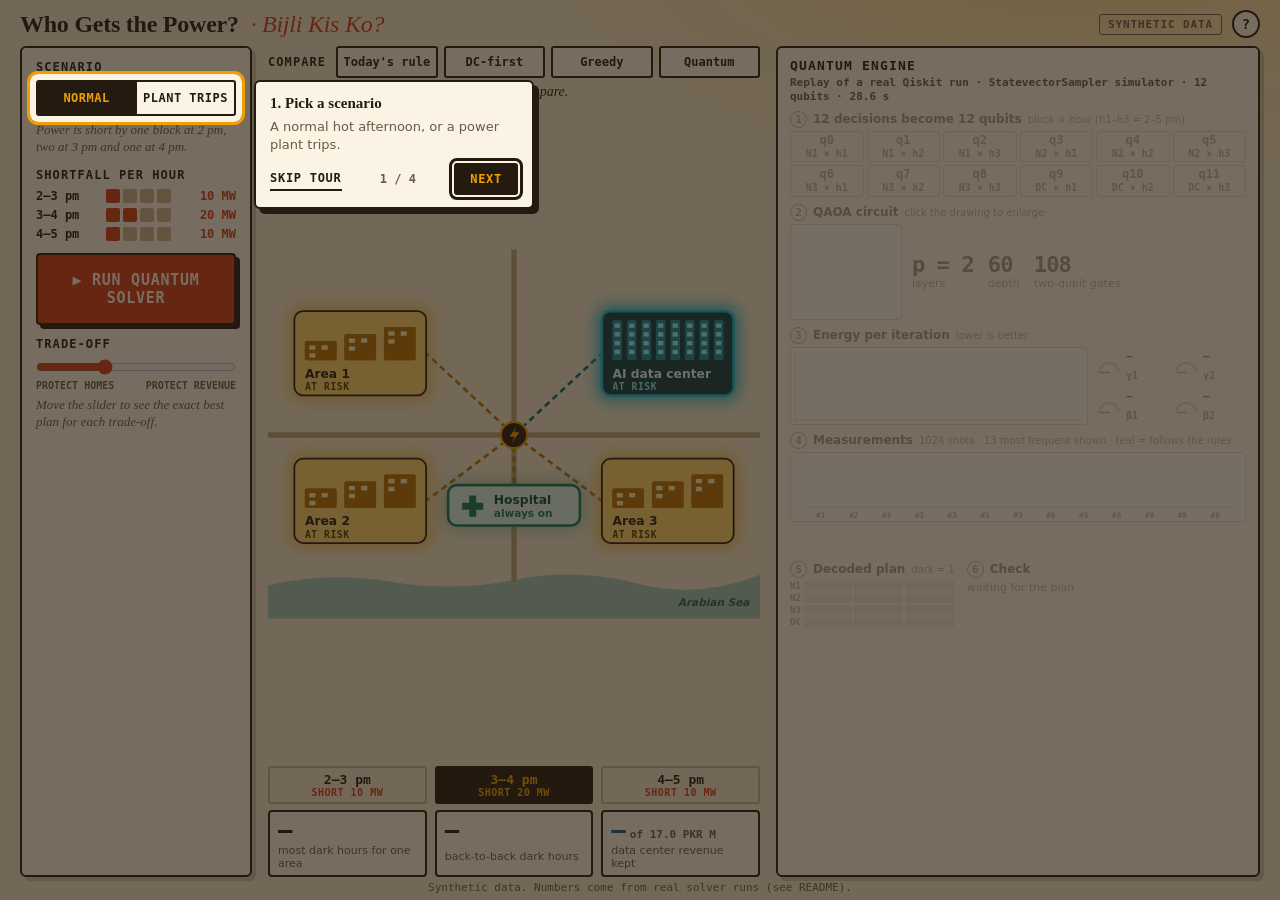
==== commit a8c3bf9f: "feat(web): app layout that replays the real quantum run The demo now works like an app: pick a scena" ====
--- a/web/index.html
+++ b/web/index.html
@@ -13,59 +13,84 @@
   <div class="head-r">
     <span class="tag">Synthetic data</span>
     <span class="tag mock" id="mock" hidden>mock data</span>
-    <button id="hood-open" class="link" aria-expanded="false" aria-controls="hood">Under the hood</button>
+    <button id="tour-open" class="help" aria-label="Show the guided tour" title="Show the guided tour">?</button>
   </div>
 </header>
 
-<nav class="bar" aria-label="Story steps">
-  <ol id="steps"></ol>
-  <div class="nav">
-    <span class="count" id="count" aria-live="polite"></span>
-    <button id="back" class="btn">← Back</button>
-    <button id="next" class="btn primary">Next →</button>
-  </div>
-</nav>
+<main class="app">
+  <aside class="panel" id="controls" aria-label="Controls">
+    <section>
+      <h2>Scenario</h2>
+      <div class="seg" role="radiogroup" aria-label="Scenario" id="scen"></div>
+      <p id="scen-desc" class="desc"></p>
+    </section>
+    <section>
+      <h2>Shortfall per hour</h2>
+      <ul id="short" class="short"></ul>
+    </section>
+    <button id="run" class="run">▶ Run quantum solver</button>
+    <section>
+      <h2>Trade-off</h2>
+      <input type="range" id="sweep" min="0" max="3" step="1" value="1" aria-label="Trade-off between protecting homes and protecting data center revenue">
+      <div class="ticks"><span>Protect homes</span><span>Protect revenue</span></div>
+      <p id="sweep-note" class="desc"></p>
+    </section>
+  </aside>
 
-<main>
-  <section class="story">
-    <h2 id="head" aria-live="polite"></h2>
-    <div id="bigs" class="bigs"></div>
-    <p id="note" class="note"></p>
-    <div id="ctl" class="ctl" hidden>
-      <input type="range" id="sweep" min="0" max="3" step="1" value="2" aria-label="Trade-off between protecting homes and protecting data center revenue">
-      <div class="ticks" id="ticks"></div>
-      <div class="ctlrow">
-        <button id="disaster" class="disaster" aria-pressed="false">Plant trips</button>
-        <span id="ctlnote" class="ctlnote" aria-live="polite"></span>
-      </div>
-    </div>
-    <p id="hint" class="hint">Press → or click Next to walk through the story.</p>
-  </section>
-
-  <section class="stage">
+  <section class="canvas" aria-label="City view">
+    <div class="compare" id="compare" role="group" aria-label="Compare plans"></div>
+    <p id="caption" class="caption" aria-live="polite"></p>
     <div class="mapwrap">
       <svg id="map" viewBox="0 0 560 420" role="img" aria-label="Schematic map: three neighborhoods, an AI data center and a hospital"></svg>
     </div>
     <div class="hours" id="hours" role="group" aria-label="Hour of the afternoon"></div>
+    <div class="reads" id="reads"></div>
   </section>
+
+  <aside class="panel q" id="quantum" aria-label="Quantum engine">
+    <div class="qhead">
+      <h2>Quantum engine</h2>
+      <p id="qlabel" class="qlabel"></p>
+    </div>
+    <div class="stg" data-s="0">
+      <h3><i>1</i>12 decisions become 12 qubits <small id="qleg">block × hour</small></h3>
+      <div id="qgrid" class="qgrid"></div>
+    </div>
+    <div class="stg" data-s="1">
+      <h3><i>2</i>QAOA circuit <small>click the drawing to enlarge</small></h3>
+      <div class="crow"><a id="cwrap" class="cwrap" target="_blank" rel="noopener" title="Open the full circuit"><img id="cimg" alt="QAOA circuit diagram"><span id="cnone" class="cnone" hidden>no image yet</span></a><div id="cstat" class="cstat"></div></div>
+    </div>
+    <div class="stg" data-s="2">
+      <h3><i>3</i>Energy per iteration <small id="estat"></small></h3>
+      <div class="chartrow"><svg id="chart" viewBox="0 0 280 78" preserveAspectRatio="none" role="img" aria-label="Energy against iteration"></svg><div id="dials" class="dials"></div></div>
+    </div>
+    <div class="stg" data-s="3">
+      <h3><i>4</i>Measurements <small id="hstat"></small></h3>
+      <svg id="hist" viewBox="0 0 440 70" role="img" aria-label="Histogram of the most frequent measured bitstrings"></svg>
+      <p id="hnote" class="hnote"></p>
+    </div>
+    <div class="two">
+      <div class="stg" data-s="4">
+        <h3><i>5</i>Decoded plan <small>dark = 1</small></h3>
+        <div id="dec" class="dec"></div>
+      </div>
+      <div class="stg" data-s="5">
+        <h3><i>6</i>Check</h3>
+        <div id="exact" class="exact"></div>
+      </div>
+    </div>
+  </aside>
 </main>
 
 <footer>Synthetic data. Numbers come from real solver runs (see README).</footer>
 
-<aside id="hood" class="hood" hidden aria-label="Under the hood">
-  <div class="hood-h"><h3>Under the hood</h3><button id="hood-close" class="link">Close ✕</button></div>
-  <div class="seg" role="radiogroup" aria-label="Scenario" id="scen-toggle"></div>
-  <p id="scenario-desc" class="desc"></p>
-  <div class="seg" role="radiogroup" aria-label="Plan" id="plan-toggle"></div>
-  <h4>Who is dark, hour by hour</h4>
-  <table id="tl"></table>
-  <div class="cols">
-    <div><h4>Fairness</h4><div class="fair" id="fair"></div></div>
-    <div><h4>Data center revenue kept</h4><div class="rev" id="rev"></div></div>
+<div id="tour" class="tour" hidden>
+  <div class="spot" id="spot"></div>
+  <div class="tip" id="tip" role="dialog" aria-label="Guided tour">
+    <b id="tip-t"></b><p id="tip-p"></p>
+    <div class="tip-b"><button id="tip-skip" class="link">Skip tour</button><span id="tip-n" class="count"></span><button id="tip-next" class="btn primary">Next</button></div>
   </div>
-  <h4>QAOA run <small id="qsub"></small></h4>
-  <dl id="qaoa"></dl>
-</aside>
+</div>
 <script src="app.js"></script>
 </body>
 </html>
--- a/web/style.css
+++ b/web/style.css
@@ -8,102 +8,119 @@
 }
 *{box-sizing:border-box}
 html,body{height:100%}
-body{margin:0;color:var(--ink);font:15px/1.4 var(--sans);padding:14px 40px 8px;display:flex;flex-direction:column;overflow:hidden;
+body{margin:0;color:var(--ink);font:14px/1.35 var(--sans);padding:10px 20px 6px;display:flex;flex-direction:column;overflow:hidden;
   background:radial-gradient(900px 420px at 85% -10%,#f9d48a 0,transparent 70%),var(--paper)}
-h1{font:800 28px/1 var(--serif);letter-spacing:-.01em;margin:0}
+h1{font:800 24px/1 var(--serif);letter-spacing:-.01em;margin:0}
 h1 .ur{color:var(--heat);font-weight:500;font-style:italic;margin-left:6px}
-header{display:flex;justify-content:space-between;align-items:center;gap:20px;padding-bottom:10px}
-.head-r{display:flex;gap:14px;align-items:center}
+header{display:flex;justify-content:space-between;align-items:center;gap:20px;padding-bottom:8px}
+.head-r{display:flex;gap:10px;align-items:center}
 .tag{border:1.5px solid var(--muted);color:var(--muted);border-radius:3px;padding:3px 8px;font:700 11px var(--mono);text-transform:uppercase;letter-spacing:.08em;white-space:nowrap}
 .tag.mock{border-color:var(--heat);color:var(--heat)}
-.link{background:none;border:0;padding:4px 0;color:var(--ink);font:700 13px var(--mono);text-transform:uppercase;letter-spacing:.06em;cursor:pointer;border-bottom:2px solid var(--ink)}
-button:focus-visible,input:focus-visible{outline:3px solid var(--ink);outline-offset:2px}
+.tag[hidden]{display:none}
+.help{width:28px;height:28px;border-radius:50%;border:2px solid var(--ink);background:var(--card);color:var(--ink);font:800 14px var(--mono);cursor:pointer}
+button:focus-visible,input:focus-visible,a:focus-visible{outline:3px solid var(--ink);outline-offset:2px}
+button{font-family:inherit}
+.link{background:none;border:0;padding:4px 0;color:var(--ink);font:700 12px var(--mono);text-transform:uppercase;letter-spacing:.06em;cursor:pointer;border-bottom:2px solid var(--ink)}
+.btn{background:var(--card);color:var(--ink);border:2px solid var(--ink);border-radius:3px;font:800 12px var(--mono);text-transform:uppercase;letter-spacing:.06em;padding:7px 14px;cursor:pointer}
+.btn.primary{background:var(--ink);color:var(--lit)}
+.count{font:700 12px var(--mono);color:var(--muted)}
 
-/* step bar */
-.bar{display:flex;justify-content:space-between;align-items:center;gap:20px;border-top:3px double var(--ink);padding-top:10px}
-.bar ol{list-style:none;margin:0;padding:0;display:flex;gap:28px}
-.bar li button{background:none;border:0;padding:6px 0;display:flex;align-items:center;gap:9px;color:var(--muted);font:600 15px var(--sans);cursor:pointer;border-bottom:3px solid transparent}
-.bar li button i{font:800 13px var(--mono);font-style:normal;width:24px;height:24px;border-radius:50%;display:grid;place-items:center;border:1.5px solid var(--muted)}
-.bar li button[aria-current=step]{color:var(--ink);border-bottom-color:var(--heat)}
-.bar li button[aria-current=step] i{background:var(--ink);border-color:var(--ink);color:var(--lit)}
-.nav{display:flex;align-items:center;gap:10px}
-.count{font:700 14px var(--mono);color:var(--muted);margin-right:6px;font-variant-numeric:tabular-nums}
-.btn{background:var(--card);color:var(--ink);border:2px solid var(--ink);border-radius:3px;font:800 13px var(--mono);text-transform:uppercase;letter-spacing:.06em;padding:8px 14px;cursor:pointer}
-.btn.primary{background:var(--ink);color:var(--lit)}
-.btn:disabled{opacity:.35;cursor:default}
-
-/* stage */
-main{flex:1;min-height:0;display:grid;grid-template-columns:minmax(0,440px) 1fr;gap:48px;padding:16px 0 4px}
-.story{display:flex;flex-direction:column;gap:18px;min-height:0;justify-content:center}
-.story h2{font:800 36px/1.12 var(--serif);letter-spacing:-.01em;margin:0}
-.bigs{display:flex;gap:36px;align-items:flex-end}
-.big{font:800 104px/.9 var(--mono);letter-spacing:-.05em;font-variant-numeric:tabular-nums}
-.big.sm{font-size:64px}
-.big .u{font:700 22px var(--mono);letter-spacing:0;margin-left:6px;color:var(--muted)}
-.big.bad{color:var(--heat)} .big.good{color:var(--hosp)} .big.dc{color:var(--dc-d)}
-.lbl{display:block;margin-top:8px;color:var(--muted);font:500 14px/1.3 var(--sans);letter-spacing:0}
-.note{margin:0;font:italic 500 17px/1.35 var(--serif);color:var(--ink);min-height:23px}
-.note .ok{font-style:normal;font:700 13px var(--mono);color:var(--hosp);text-transform:uppercase;letter-spacing:.05em}
-.hint{margin:0;font:600 13px var(--mono);color:var(--heat)}
-.hint[hidden]{display:none}
-.ctl[hidden]{display:none}
-.ctl{display:flex;flex-direction:column;gap:8px}
-input[type=range]{width:100%;accent-color:var(--heat);margin:2px 0 0}
-.ticks{display:flex;justify-content:space-between;color:var(--muted);font:600 11px var(--mono);text-transform:uppercase}
-.ctlrow{display:flex;align-items:center;gap:14px;margin-top:6px}
-.ctlnote{color:var(--muted);font:500 13px/1.3 var(--sans)}
-.disaster{background:var(--card);color:var(--heat);border:2px solid var(--heat);border-radius:3px;font:800 13px var(--mono);text-transform:uppercase;letter-spacing:.06em;padding:9px 14px;cursor:pointer;box-shadow:3px 3px 0 var(--heat);transition:transform .1s,box-shadow .1s;white-space:nowrap}
-.disaster:active{transform:translate(2px,2px);box-shadow:1px 1px 0 var(--heat)}
-.disaster[aria-pressed=true]{background:var(--heat);color:#fff6e6}
-
-.stage{display:flex;flex-direction:column;min-height:0;min-width:0}
-.mapwrap{position:relative;flex:1;min-height:0;display:flex;align-items:center;justify-content:center}
-#map{display:block;width:100%;height:100%}
-.hours{display:flex;justify-content:center;gap:12px;padding-top:8px}
-.hours button{background:none;border:2px solid var(--rule);border-radius:3px;padding:6px 16px;color:var(--ink);font:700 15px var(--mono);cursor:pointer;font-variant-numeric:tabular-nums;text-align:center}
-.hours button small{display:block;font:600 11px var(--mono);color:var(--heat);text-transform:uppercase;letter-spacing:.05em}
-.hours button[aria-pressed=true]{border-color:var(--ink);background:var(--ink);color:var(--lit)}
-.hours button[aria-pressed=true] small{color:var(--lit)}
-
-/* under the hood drawer */
-.hood{position:fixed;top:0;right:0;bottom:0;width:min(760px,100%);background:var(--card);border-left:3px solid var(--ink);box-shadow:-12px 0 40px rgba(36,26,16,.3);padding:18px 26px;overflow:auto;z-index:10}
-.hood[hidden]{display:none}
-.hood-h{display:flex;justify-content:space-between;align-items:center;margin-bottom:12px}
-h3{font:800 24px var(--serif);margin:0}
-h4{font:700 12px/1.2 var(--mono);text-transform:uppercase;letter-spacing:.08em;margin:16px 0 7px}
-h4 small{color:var(--muted);font:400 12px var(--sans);text-transform:none;letter-spacing:0;margin-left:8px}
-.seg{display:flex;border:2px solid var(--ink);border-radius:3px;overflow:hidden;margin-top:8px}
+/* app shell */
+.app{flex:1;min-height:0;display:grid;grid-template-columns:232px minmax(0,1fr) 484px;gap:16px}
+.panel{background:var(--card);border:2px solid var(--ink);border-radius:6px;padding:12px 14px;min-height:0;display:flex;flex-direction:column;gap:12px;box-shadow:4px 4px 0 rgba(36,26,16,.18)}
+h2{font:700 12px/1.2 var(--mono);text-transform:uppercase;letter-spacing:.09em;margin:0 0 6px}
+.desc{margin:6px 0 0;color:var(--muted);font:italic 500 13px/1.3 var(--serif)}
+.seg{display:flex;border:2px solid var(--ink);border-radius:3px;overflow:hidden}
 .seg button{flex:1;background:none;border:0;color:var(--ink);font:700 12px var(--mono);text-transform:uppercase;letter-spacing:.04em;padding:9px 2px;cursor:pointer;border-right:2px solid var(--ink)}
 .seg button:last-child{border-right:0}
 .seg button:hover{background:var(--paper2)}
 .seg button[aria-checked=true]{background:var(--ink);color:var(--lit)}
-.desc{margin:6px 0 4px;color:var(--muted);font:italic 500 15px/1.3 var(--serif)}
-.cols{display:grid;grid-template-columns:minmax(0,5fr) minmax(0,7fr);gap:28px}
-table{border-collapse:separate;border-spacing:4px;width:100%;font-variant-numeric:tabular-nums}
-th{font:600 13px var(--mono);text-align:center;padding:0 0 2px}
-th.rl,td.rl{text-align:left;width:34%;font-size:14px;font-weight:700}
-td.rl small{display:block;font-weight:400;color:var(--muted);font-size:12px}
-td.c{height:34px;border-radius:3px;text-align:center;font:700 12px var(--mono);text-transform:uppercase;letter-spacing:.06em}
-td.c.on{background:var(--lit);color:#2a1800}
-td.c.off{background:repeating-linear-gradient(135deg,var(--off) 0 5px,var(--off2) 5px 10px);color:#e9dcc0}
-td.c.hosp{background:var(--hosp);color:#eafff6}
-.fair{display:flex;gap:20px;align-items:flex-start}
-.fair .big,.rev .big{font-size:34px;line-height:1;letter-spacing:-.04em}
-.fair .lbl,.rev .lbl{font-size:12px;margin-top:3px;display:inline}
-.fair>div>.lbl{display:block}
-.pips{display:flex;gap:3px;margin-top:5px}
-.pips i{width:18px;height:9px;border-radius:1px;background:var(--rule)}
-.pips i.f{background:var(--lit)} .pips i.f.hot{background:var(--heat)}
-.rev{display:grid;grid-template-columns:auto 1fr;gap:2px 14px;align-items:end}
-.rev .big{color:var(--dc-d)}
-.bar2{height:10px;border-radius:1px;background:var(--rule);overflow:hidden;margin-top:5px}
-.bar2 b{display:block;height:100%;background:var(--dc);transition:width .5s}
-.mini{grid-column:1/3;display:flex;gap:16px;color:var(--muted);font-size:12px;margin-top:3px}
-.mini b{color:var(--ink);font-family:var(--mono)}
-dl{margin:0;display:grid;grid-template-columns:auto 1fr;gap:5px 12px;font-size:13px}
-dt{white-space:nowrap;color:var(--muted)} dd{margin:0;font:700 13px var(--mono);text-align:right;font-variant-numeric:tabular-nums;white-space:nowrap}
-dd .lbl{font-family:var(--sans);display:inline}
-dd.ok{color:var(--hosp)} dd.no{color:var(--heat)}
+.short{list-style:none;margin:0;padding:0;display:flex;flex-direction:column;gap:5px}
+.short li{display:grid;grid-template-columns:62px 1fr auto;align-items:center;gap:8px;font:600 12px var(--mono)}
+.short b{font-weight:800;color:var(--heat)}
+.dots{display:flex;gap:3px}.dots i{width:14px;height:14px;border-radius:2px;background:var(--rule)}.dots i.f{background:var(--heat)}
+.run{width:100%;padding:16px 8px;border:2px solid var(--ink);border-radius:4px;background:var(--heat);color:#fff6e6;font:800 15px var(--mono);text-transform:uppercase;letter-spacing:.05em;cursor:pointer;box-shadow:4px 4px 0 var(--ink);transition:transform .1s,box-shadow .1s}
+.run:active{transform:translate(3px,3px);box-shadow:1px 1px 0 var(--ink)}
+.run:disabled{background:var(--muted);cursor:default;box-shadow:none;transform:translate(3px,3px)}
+input[type=range]{width:100%;accent-color:var(--heat);margin:2px 0 0}
+.ticks{display:flex;justify-content:space-between;color:var(--muted);font:600 10px var(--mono);text-transform:uppercase}
+
+/* canvas */
+.canvas{display:flex;flex-direction:column;min-height:0;min-width:0;gap:6px}
+.compare{display:flex;align-items:center;gap:6px}
+.compare span{font:700 12px var(--mono);text-transform:uppercase;letter-spacing:.09em;margin-right:4px}
+.compare button{flex:1;background:var(--card);border:2px solid var(--ink);border-radius:3px;padding:7px 4px;color:var(--ink);font:700 12px var(--mono);cursor:pointer;white-space:nowrap}
+.compare button[aria-pressed=true]{background:var(--ink);color:var(--lit)}
+.caption{margin:0;min-height:18px;font:italic 500 14px/1.2 var(--serif);color:var(--ink)}
+.mapwrap{flex:1;min-height:0;display:flex}
+#map{display:block;width:100%;height:100%}
+.hours{display:flex;justify-content:center;gap:8px}
+.hours button{flex:1;background:none;border:2px solid var(--rule);border-radius:3px;padding:4px 6px;color:var(--ink);font:700 13px var(--mono);cursor:pointer;text-align:center}
+.hours button small{display:block;font:600 10px var(--mono);color:var(--heat);text-transform:uppercase;letter-spacing:.05em}
+.hours button[aria-pressed=true]{border-color:var(--ink);background:var(--ink);color:var(--lit)}
+.hours button[aria-pressed=true] small{color:var(--lit)}
+.reads{display:grid;grid-template-columns:repeat(3,1fr);gap:8px}
+.rd{background:var(--card);border:2px solid var(--ink);border-radius:4px;padding:5px 8px;display:flex;flex-wrap:wrap;align-items:baseline;gap:0 5px}
+.rd b{font:800 24px/1.1 var(--mono);letter-spacing:-.04em}
+.rd span{font:700 11px var(--mono);color:var(--muted)}
+.rd em{flex-basis:100%;font:500 11px/1.2 var(--sans);color:var(--muted);font-style:normal}
+.rd:nth-child(3) b{color:var(--dc-d)}
+
+/* quantum engine */
+.q{gap:7px;padding:10px 12px}
+.qhead h2{font-size:13px;margin-bottom:2px}
+.qlabel{margin:0;font:600 11px/1.3 var(--mono);color:var(--muted)}
+.stg{opacity:.4;transition:opacity .3s;min-width:0}
+.stg.on{opacity:1}
+h3{font:700 12px/1.2 var(--sans);margin:0 0 3px;display:flex;align-items:baseline;gap:6px;white-space:nowrap}
+h3 i{font:800 11px var(--mono);font-style:normal;width:17px;height:17px;border-radius:50%;display:inline-grid;place-items:center;border:1.5px solid var(--muted);color:var(--muted);flex:none}
+.stg.on h3 i{background:var(--ink);border-color:var(--ink);color:var(--lit)}
+.stg.now h3 i{background:var(--heat);border-color:var(--heat);color:#fff}
+h3 small{font:500 10px var(--sans);color:var(--muted);overflow:hidden;text-overflow:ellipsis;min-width:0}
+.qgrid{display:grid;grid-template-columns:repeat(6,1fr);gap:3px}
+.qb{border:1.5px solid var(--rule);border-radius:3px;padding:2px 0;text-align:center;font:600 10px/1.15 var(--mono);color:var(--muted);transition:background .25s,color .25s,border-color .25s}
+.qb b{display:block;font-size:12px}
+.qb.lit{background:#ffd36b;border-color:var(--ink);color:var(--ink)}
+.qb.dcq.lit{background:#a8f1f9}
+.qb.bit1{background:var(--off);color:#f3e7cf;border-color:var(--off)}
+.qb.bit0{background:#ffd36b;color:var(--ink)}
+.qb.dcq.bit0{background:#a8f1f9}
+.qb.dcq.bit1{background:var(--off);color:#f3e7cf}
+.crow{display:flex;gap:10px;align-items:stretch}
+.cstat{flex:1;display:flex;gap:14px;align-items:center}
+.cstat div{display:flex;flex-direction:column}.cstat b{font:800 22px/1.1 var(--mono);letter-spacing:-.04em}.cstat span{font:500 11px var(--sans);color:var(--muted)}
+.cnone[hidden]{display:none}
+.cwrap{display:block;flex:none;width:112px;height:96px;background:#fff;border:1.5px solid var(--rule);border-radius:3px;overflow:hidden;position:relative}
+.cwrap img{display:block;width:100%;height:100%;object-fit:contain}
+.cwrap img[hidden]{display:none}
+.cnone{position:absolute;inset:0;display:grid;place-items:center;font:600 11px var(--mono);color:var(--muted)}
+.chartrow{display:flex;gap:8px;align-items:stretch}
+#chart{flex:1;min-width:0;height:78px;background:#fff;border:1.5px solid var(--rule);border-radius:3px}
+#chart .ax{stroke:var(--rule);stroke-width:1;fill:none}
+#chart .ln{stroke:var(--heat);stroke-width:2;fill:none;vector-effect:non-scaling-stroke}
+#chart .dot{fill:var(--heat)}
+.dials{display:grid;grid-template-columns:1fr 1fr;gap:2px 4px;width:150px;flex:none}
+.dial{display:grid;grid-template-columns:26px 1fr;grid-template-rows:auto auto;align-items:center;column-gap:4px;font:600 10px var(--mono)}
+.dial svg{grid-row:1/3;width:26px;height:16px}
+.dial .arc{fill:none;stroke:var(--rule);stroke-width:3}
+.dial .nd{stroke:var(--heat);stroke-width:2.5;stroke-linecap:round;transition:transform .08s linear}
+.dial b{font-size:11px;font-weight:800;line-height:1}
+.dial span{color:var(--muted);line-height:1}
+#hist{display:block;width:100%;height:70px;background:#fff;border:1.5px solid var(--rule);border-radius:3px}
+#hist .ax{stroke:var(--rule);fill:none}
+#hist .hb{fill:var(--rule)}#hist .hb.ok{fill:var(--dc-d)}#hist .hb.win{fill:var(--lit);stroke:var(--ink);stroke-width:1.5}
+#hist .hc{font:600 8px var(--mono);fill:var(--muted)}
+#hist .hr{font:600 8px var(--mono);fill:var(--muted)}#hist .hr.win{fill:var(--heat);font-weight:800}
+.hnote{margin:3px 0 0;font:500 11px/1.3 var(--sans);color:var(--muted);min-height:29px}
+.hnote code{font:700 11px var(--mono);color:var(--ink);background:#ffd36b;padding:0 3px;border-radius:2px}
+.two{display:grid;grid-template-columns:auto 1fr;gap:12px}
+.dec{display:grid;gap:2px 2px;align-items:center;font:700 9px var(--mono);color:var(--muted)}
+.dec .dc{height:10px;min-width:26px;border-radius:2px;background:var(--rule);opacity:.5}
+.dec .dc.on{background:var(--lit);opacity:1}
+.dec .dc.off{background:var(--off);opacity:1}
+.exact{display:flex;flex-direction:column;gap:2px;font:500 12px/1.3 var(--sans);color:var(--muted)}
+.exact b{font:800 13px var(--mono)}.exact b.yes{color:var(--hosp)}.exact b.no{color:var(--heat)}
+.exact .idle{font-size:11px}
 
 /* map */
 .bld{transition:fill .6s}
@@ -136,7 +153,15 @@
 .hq .mlabel{fill:#064a37}.hq .msub{fill:var(--hosp)}
 .sea{fill:#7fb7b5;opacity:.7} .sealbl{fill:#2c5a5a;font-style:italic} .road{stroke:#b9a27a;stroke-width:6;fill:none}
 .hub{fill:var(--ink);stroke:var(--lit);stroke-width:2.5} .bolt{fill:var(--lit)}
-.flash{animation:flash .9s}
-@keyframes flash{0%,40%{box-shadow:inset 0 0 0 6px var(--heat)}100%{box-shadow:inset 0 0 0 0 transparent}}
-footer{color:var(--muted);font:500 12px var(--mono);text-align:center;padding-top:4px}
+footer{color:var(--muted);font:500 11px var(--mono);text-align:center;padding-top:4px}
+body.running #controls .seg,body.running #controls input,body.running .compare,body.running .hours{pointer-events:none;opacity:.6}
+
+/* guided tour */
+.tour[hidden]{display:none}
+.tour{position:fixed;inset:0;z-index:20}
+.spot{position:absolute;border-radius:8px;box-shadow:0 0 0 100vmax rgba(36,26,16,.62);outline:3px solid var(--lit);transition:all .25s}
+.tip{position:absolute;width:280px;background:var(--card);border:2px solid var(--ink);border-radius:6px;padding:12px 14px;box-shadow:5px 5px 0 var(--ink)}
+.tip b{font:800 15px/1.2 var(--serif);display:block}
+.tip p{margin:6px 0 10px;color:var(--muted);font-size:13px}
+.tip-b{display:flex;justify-content:space-between;align-items:center;gap:10px}
 @media (prefers-reduced-motion:reduce){.wire{animation:none}*{transition:none!important}}
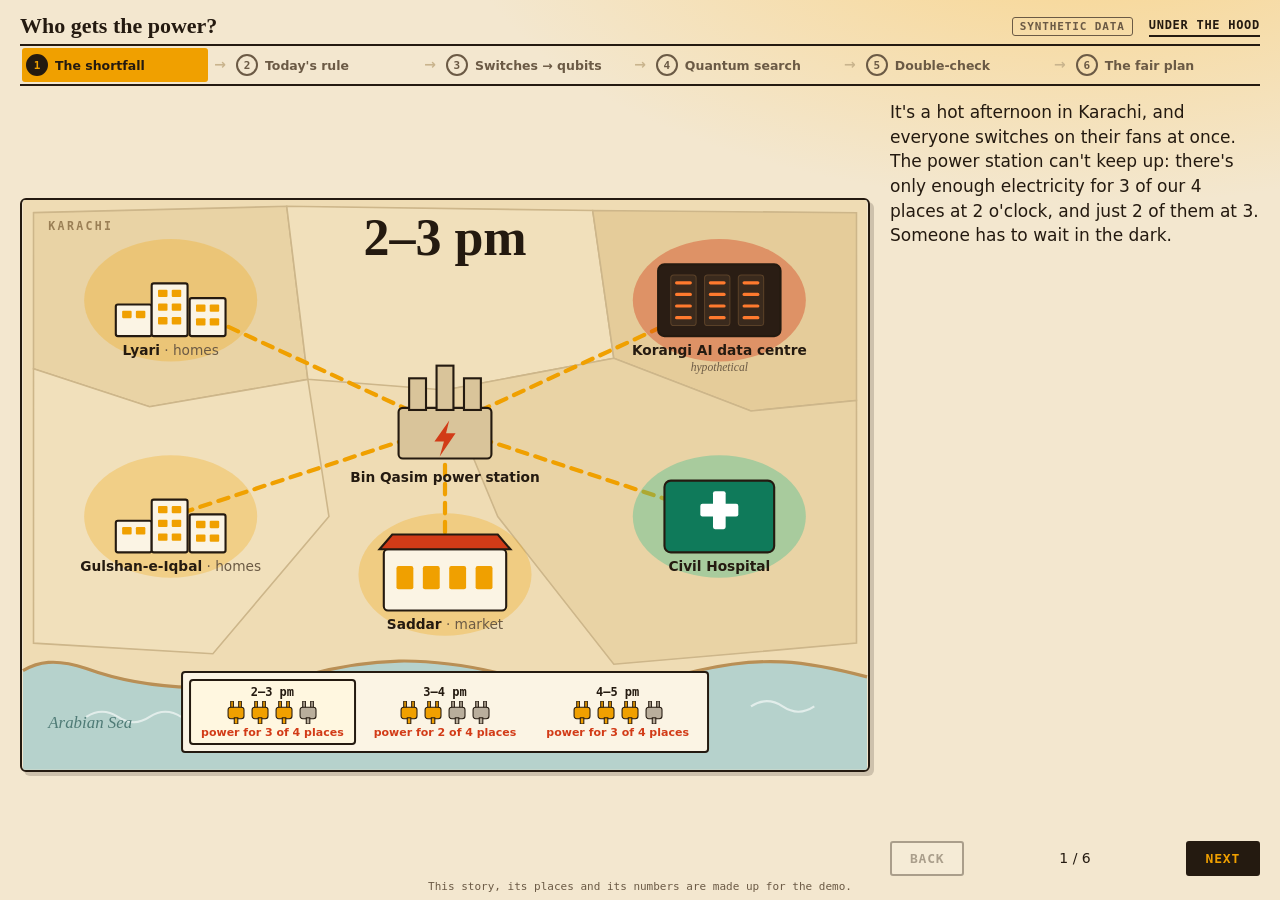
==== commit c32511b8: "feat(web): story map of Karachi, told in plain words Anyone, not just quantum experts, can follow wh" ====
--- a/web/index.html
+++ b/web/index.html
@@ -1,96 +1,34 @@
 <!doctype html>
 <html lang="en">
 <head>
+<meta charset="utf-8">
+<meta name="viewport" content="width=device-width,initial-scale=1">
+<title>Who gets the power?</title>
 <link rel="icon" href="data:,">
-<meta charset="utf-8">
-<meta name="viewport" content="width=device-width, initial-scale=1">
-<title>Who Gets the Power? · Bijli Kis Ko?</title>
 <link rel="stylesheet" href="style.css">
 </head>
 <body>
 <header>
-  <h1>Who Gets the Power? <span class="ur">· Bijli Kis Ko?</span></h1>
-  <div class="head-r">
-    <span class="tag">Synthetic data</span>
-    <span class="tag mock" id="mock" hidden>mock data</span>
-    <button id="tour-open" class="help" aria-label="Show the guided tour" title="Show the guided tour">?</button>
-  </div>
+  <h1>Who gets the power?</h1>
+  <div class="head-r"><span class="tag">Synthetic data</span><button class="link" id="open-drawer" aria-controls="drawer" aria-expanded="false">Under the hood</button></div>
 </header>
-
-<main class="app">
-  <aside class="panel" id="controls" aria-label="Controls">
-    <section>
-      <h2>Scenario</h2>
-      <div class="seg" role="radiogroup" aria-label="Scenario" id="scen"></div>
-      <p id="scen-desc" class="desc"></p>
-    </section>
-    <section>
-      <h2>Shortfall per hour</h2>
-      <ul id="short" class="short"></ul>
-    </section>
-    <button id="run" class="run">▶ Run quantum solver</button>
-    <section>
-      <h2>Trade-off</h2>
-      <input type="range" id="sweep" min="0" max="3" step="1" value="1" aria-label="Trade-off between protecting homes and protecting data center revenue">
-      <div class="ticks"><span>Protect homes</span><span>Protect revenue</span></div>
-      <p id="sweep-note" class="desc"></p>
-    </section>
-  </aside>
-
-  <section class="canvas" aria-label="City view">
-    <div class="compare" id="compare" role="group" aria-label="Compare plans"></div>
-    <p id="caption" class="caption" aria-live="polite"></p>
-    <div class="mapwrap">
-      <svg id="map" viewBox="0 0 560 420" role="img" aria-label="Schematic map: three neighborhoods, an AI data center and a hospital"></svg>
-    </div>
-    <div class="hours" id="hours" role="group" aria-label="Hour of the afternoon"></div>
-    <div class="reads" id="reads"></div>
+<nav class="pipe" id="pipe" aria-label="Stages"></nav>
+<main>
+  <section class="mapbox" aria-label="Map of Karachi">
+    <svg id="map" viewBox="0 0 800 540" role="img" aria-label="Stylised map of Karachi: a power station feeding Lyari, Gulshan-e-Iqbal, Saddar, a hypothetical AI data centre and Civil Hospital, with the Arabian Sea at the bottom"></svg>
+    <div class="clock" id="clock" aria-live="polite"></div>
+    <div class="gauge" id="gauge"></div>
   </section>
-
-  <aside class="panel q" id="quantum" aria-label="Quantum engine">
-    <div class="qhead">
-      <h2>Quantum engine</h2>
-      <p id="qlabel" class="qlabel"></p>
-    </div>
-    <div class="stg" data-s="0">
-      <h3><i>1</i>12 decisions become 12 qubits <small id="qleg">block × hour</small></h3>
-      <div id="qgrid" class="qgrid"></div>
-    </div>
-    <div class="stg" data-s="1">
-      <h3><i>2</i>QAOA circuit <small>click the drawing to enlarge</small></h3>
-      <div class="crow"><a id="cwrap" class="cwrap" target="_blank" rel="noopener" title="Open the full circuit"><img id="cimg" alt="QAOA circuit diagram"><span id="cnone" class="cnone" hidden>no image yet</span></a><div id="cstat" class="cstat"></div></div>
-    </div>
-    <div class="stg" data-s="2">
-      <h3><i>3</i>Energy per iteration <small id="estat"></small></h3>
-      <div class="chartrow"><svg id="chart" viewBox="0 0 280 78" preserveAspectRatio="none" role="img" aria-label="Energy against iteration"></svg><div id="dials" class="dials"></div></div>
-    </div>
-    <div class="stg" data-s="3">
-      <h3><i>4</i>Measurements <small id="hstat"></small></h3>
-      <svg id="hist" viewBox="0 0 440 70" role="img" aria-label="Histogram of the most frequent measured bitstrings"></svg>
-      <p id="hnote" class="hnote"></p>
-    </div>
-    <div class="two">
-      <div class="stg" data-s="4">
-        <h3><i>5</i>Decoded plan <small>dark = 1</small></h3>
-        <div id="dec" class="dec"></div>
-      </div>
-      <div class="stg" data-s="5">
-        <h3><i>6</i>Check</h3>
-        <div id="exact" class="exact"></div>
-      </div>
-    </div>
-  </aside>
+  <section class="narr">
+    <div class="story" id="story" aria-live="polite"></div>
+    <div class="nav"><button class="btn" id="back">Back</button><span class="count" id="count"></span><button class="btn primary" id="next">Next</button></div>
+  </section>
 </main>
-
-<footer>Synthetic data. Numbers come from real solver runs (see README).</footer>
-
-<div id="tour" class="tour" hidden>
-  <div class="spot" id="spot"></div>
-  <div class="tip" id="tip" role="dialog" aria-label="Guided tour">
-    <b id="tip-t"></b><p id="tip-p"></p>
-    <div class="tip-b"><button id="tip-skip" class="link">Skip tour</button><span id="tip-n" class="count"></span><button id="tip-next" class="btn primary">Next</button></div>
-  </div>
-</div>
+<footer>This story, its places and its numbers are made up for the demo.</footer>
+<aside id="drawer" class="drawer" aria-label="Under the hood" aria-hidden="true">
+  <div class="dhead"><h2>Under the hood</h2><button class="link" id="close-drawer">Close (Esc)</button></div>
+  <div id="dbody"></div>
+</aside>
 <script src="app.js"></script>
 </body>
 </html>
--- a/web/style.css
+++ b/web/style.css
@@ -1,167 +1,80 @@
-/* Karachi at peak heat: sun-bleached paper, ink, amber windows, one electric-cyan data center. */
-:root{
-  --paper:#f3e7cf; --paper2:#ead9b8; --card:#fbf4e4; --ink:#241a10; --muted:#6b5a45; --rule:#c9b48d;
-  --lit:#f0a000; --lit-d:#b86f00; --off:#3b342d; --off2:#4a4137; --heat:#d23b17; --hosp:#0f7a5a; --dc:#10b7cc; --dc-d:#06647a;
-  --serif:"Iowan Old Style","Palatino Linotype",Charter,"Bitstream Charter","Book Antiqua",Georgia,serif;
-  --sans:Inter,"Segoe UI",system-ui,sans-serif;
-  --mono:Consolas,Menlo,"SF Mono","DejaVu Sans Mono","Liberation Mono",monospace;
-}
+/* Karachi at peak heat: sand, amber, burnt orange, teal hospital. */
+:root{--paper:#f3e7cf;--card:#fbf4e4;--ink:#241a10;--muted:#6b5a45;--rule:#c9b48d;--lit:#f0a000;--heat:#d23b17;--hosp:#0f7a5a;--sea:#b6d2cc;--off:#9b9183;
+  --serif:"Iowan Old Style","Palatino Linotype",Charter,"Bitstream Charter","Book Antiqua",Georgia,serif;--sans:Inter,"Segoe UI",system-ui,sans-serif;--mono:Consolas,Menlo,"SF Mono","DejaVu Sans Mono","Liberation Mono",monospace}
 *{box-sizing:border-box}
 html,body{height:100%}
-body{margin:0;color:var(--ink);font:14px/1.35 var(--sans);padding:10px 20px 6px;display:flex;flex-direction:column;overflow:hidden;
-  background:radial-gradient(900px 420px at 85% -10%,#f9d48a 0,transparent 70%),var(--paper)}
-h1{font:800 24px/1 var(--serif);letter-spacing:-.01em;margin:0}
-h1 .ur{color:var(--heat);font-weight:500;font-style:italic;margin-left:6px}
-header{display:flex;justify-content:space-between;align-items:center;gap:20px;padding-bottom:8px}
-.head-r{display:flex;gap:10px;align-items:center}
-.tag{border:1.5px solid var(--muted);color:var(--muted);border-radius:3px;padding:3px 8px;font:700 11px var(--mono);text-transform:uppercase;letter-spacing:.08em;white-space:nowrap}
-.tag.mock{border-color:var(--heat);color:var(--heat)}
-.tag[hidden]{display:none}
-.help{width:28px;height:28px;border-radius:50%;border:2px solid var(--ink);background:var(--card);color:var(--ink);font:800 14px var(--mono);cursor:pointer}
-button:focus-visible,input:focus-visible,a:focus-visible{outline:3px solid var(--ink);outline-offset:2px}
+body{margin:0;color:var(--ink);font:14px/1.4 var(--sans);padding:8px 20px 4px;display:flex;flex-direction:column;overflow:hidden;background:radial-gradient(900px 420px at 85% -10%,#f9d48a 0,transparent 70%),var(--paper)}
+header{display:flex;justify-content:space-between;align-items:center;height:36px;flex:none}
+h1{font:800 22px/1 var(--serif);margin:0}
+.head-r{display:flex;gap:16px;align-items:center}
+.tag{border:1.5px solid var(--muted);color:var(--muted);border-radius:3px;padding:2px 7px;font:700 11px var(--mono);text-transform:uppercase;letter-spacing:.08em}
 button{font-family:inherit}
-.link{background:none;border:0;padding:4px 0;color:var(--ink);font:700 12px var(--mono);text-transform:uppercase;letter-spacing:.06em;cursor:pointer;border-bottom:2px solid var(--ink)}
-.btn{background:var(--card);color:var(--ink);border:2px solid var(--ink);border-radius:3px;font:800 12px var(--mono);text-transform:uppercase;letter-spacing:.06em;padding:7px 14px;cursor:pointer}
+button:focus-visible{outline:3px solid var(--ink);outline-offset:2px}
+.link{background:none;border:0;padding:3px 0;color:var(--ink);font:700 12px var(--mono);text-transform:uppercase;letter-spacing:.06em;cursor:pointer;border-bottom:2px solid var(--ink)}
+.btn{background:var(--card);color:var(--ink);border:2px solid var(--ink);border-radius:3px;font:800 13px var(--mono);text-transform:uppercase;letter-spacing:.06em;padding:8px 18px;cursor:pointer;display:inline-flex;gap:8px;align-items:center}
 .btn.primary{background:var(--ink);color:var(--lit)}
-.count{font:700 12px var(--mono);color:var(--muted)}
-
-/* app shell */
-.app{flex:1;min-height:0;display:grid;grid-template-columns:232px minmax(0,1fr) 484px;gap:16px}
-.panel{background:var(--card);border:2px solid var(--ink);border-radius:6px;padding:12px 14px;min-height:0;display:flex;flex-direction:column;gap:12px;box-shadow:4px 4px 0 rgba(36,26,16,.18)}
-h2{font:700 12px/1.2 var(--mono);text-transform:uppercase;letter-spacing:.09em;margin:0 0 6px}
-.desc{margin:6px 0 0;color:var(--muted);font:italic 500 13px/1.3 var(--serif)}
-.seg{display:flex;border:2px solid var(--ink);border-radius:3px;overflow:hidden}
-.seg button{flex:1;background:none;border:0;color:var(--ink);font:700 12px var(--mono);text-transform:uppercase;letter-spacing:.04em;padding:9px 2px;cursor:pointer;border-right:2px solid var(--ink)}
-.seg button:last-child{border-right:0}
-.seg button:hover{background:var(--paper2)}
-.seg button[aria-checked=true]{background:var(--ink);color:var(--lit)}
-.short{list-style:none;margin:0;padding:0;display:flex;flex-direction:column;gap:5px}
-.short li{display:grid;grid-template-columns:62px 1fr auto;align-items:center;gap:8px;font:600 12px var(--mono)}
-.short b{font-weight:800;color:var(--heat)}
-.dots{display:flex;gap:3px}.dots i{width:14px;height:14px;border-radius:2px;background:var(--rule)}.dots i.f{background:var(--heat)}
-.run{width:100%;padding:16px 8px;border:2px solid var(--ink);border-radius:4px;background:var(--heat);color:#fff6e6;font:800 15px var(--mono);text-transform:uppercase;letter-spacing:.05em;cursor:pointer;box-shadow:4px 4px 0 var(--ink);transition:transform .1s,box-shadow .1s}
-.run:active{transform:translate(3px,3px);box-shadow:1px 1px 0 var(--ink)}
-.run:disabled{background:var(--muted);cursor:default;box-shadow:none;transform:translate(3px,3px)}
-input[type=range]{width:100%;accent-color:var(--heat);margin:2px 0 0}
-.ticks{display:flex;justify-content:space-between;color:var(--muted);font:600 10px var(--mono);text-transform:uppercase}
-
-/* canvas */
-.canvas{display:flex;flex-direction:column;min-height:0;min-width:0;gap:6px}
-.compare{display:flex;align-items:center;gap:6px}
-.compare span{font:700 12px var(--mono);text-transform:uppercase;letter-spacing:.09em;margin-right:4px}
-.compare button{flex:1;background:var(--card);border:2px solid var(--ink);border-radius:3px;padding:7px 4px;color:var(--ink);font:700 12px var(--mono);cursor:pointer;white-space:nowrap}
-.compare button[aria-pressed=true]{background:var(--ink);color:var(--lit)}
-.caption{margin:0;min-height:18px;font:italic 500 14px/1.2 var(--serif);color:var(--ink)}
-.mapwrap{flex:1;min-height:0;display:flex}
+.btn:disabled{opacity:.35;cursor:default}
+main{flex:1;min-height:0;display:grid;grid-template-columns:minmax(0,1fr) 370px;gap:20px;align-items:center;padding-top:6px}
+.mapbox{position:relative;width:100%;aspect-ratio:800/540;max-height:100%;border:2px solid var(--ink);border-radius:6px;overflow:hidden;box-shadow:4px 4px 0 rgba(36,26,16,.18)}
 #map{display:block;width:100%;height:100%}
-.hours{display:flex;justify-content:center;gap:8px}
-.hours button{flex:1;background:none;border:2px solid var(--rule);border-radius:3px;padding:4px 6px;color:var(--ink);font:700 13px var(--mono);cursor:pointer;text-align:center}
-.hours button small{display:block;font:600 10px var(--mono);color:var(--heat);text-transform:uppercase;letter-spacing:.05em}
-.hours button[aria-pressed=true]{border-color:var(--ink);background:var(--ink);color:var(--lit)}
-.hours button[aria-pressed=true] small{color:var(--lit)}
-.reads{display:grid;grid-template-columns:repeat(3,1fr);gap:8px}
-.rd{background:var(--card);border:2px solid var(--ink);border-radius:4px;padding:5px 8px;display:flex;flex-wrap:wrap;align-items:baseline;gap:0 5px}
-.rd b{font:800 24px/1.1 var(--mono);letter-spacing:-.04em}
-.rd span{font:700 11px var(--mono);color:var(--muted)}
-.rd em{flex-basis:100%;font:500 11px/1.2 var(--sans);color:var(--muted);font-style:normal}
-.rd:nth-child(3) b{color:var(--dc-d)}
-
-/* quantum engine */
-.q{gap:7px;padding:10px 12px}
-.qhead h2{font-size:13px;margin-bottom:2px}
-.qlabel{margin:0;font:600 11px/1.3 var(--mono);color:var(--muted)}
-.stg{opacity:.4;transition:opacity .3s;min-width:0}
-.stg.on{opacity:1}
-h3{font:700 12px/1.2 var(--sans);margin:0 0 3px;display:flex;align-items:baseline;gap:6px;white-space:nowrap}
-h3 i{font:800 11px var(--mono);font-style:normal;width:17px;height:17px;border-radius:50%;display:inline-grid;place-items:center;border:1.5px solid var(--muted);color:var(--muted);flex:none}
-.stg.on h3 i{background:var(--ink);border-color:var(--ink);color:var(--lit)}
-.stg.now h3 i{background:var(--heat);border-color:var(--heat);color:#fff}
-h3 small{font:500 10px var(--sans);color:var(--muted);overflow:hidden;text-overflow:ellipsis;min-width:0}
-.qgrid{display:grid;grid-template-columns:repeat(6,1fr);gap:3px}
-.qb{border:1.5px solid var(--rule);border-radius:3px;padding:2px 0;text-align:center;font:600 10px/1.15 var(--mono);color:var(--muted);transition:background .25s,color .25s,border-color .25s}
-.qb b{display:block;font-size:12px}
-.qb.lit{background:#ffd36b;border-color:var(--ink);color:var(--ink)}
-.qb.dcq.lit{background:#a8f1f9}
-.qb.bit1{background:var(--off);color:#f3e7cf;border-color:var(--off)}
-.qb.bit0{background:#ffd36b;color:var(--ink)}
-.qb.dcq.bit0{background:#a8f1f9}
-.qb.dcq.bit1{background:var(--off);color:#f3e7cf}
-.crow{display:flex;gap:10px;align-items:stretch}
-.cstat{flex:1;display:flex;gap:14px;align-items:center}
-.cstat div{display:flex;flex-direction:column}.cstat b{font:800 22px/1.1 var(--mono);letter-spacing:-.04em}.cstat span{font:500 11px var(--sans);color:var(--muted)}
-.cnone[hidden]{display:none}
-.cwrap{display:block;flex:none;width:112px;height:96px;background:#fff;border:1.5px solid var(--rule);border-radius:3px;overflow:hidden;position:relative}
-.cwrap img{display:block;width:100%;height:100%;object-fit:contain}
-.cwrap img[hidden]{display:none}
-.cnone{position:absolute;inset:0;display:grid;place-items:center;font:600 11px var(--mono);color:var(--muted)}
-.chartrow{display:flex;gap:8px;align-items:stretch}
-#chart{flex:1;min-width:0;height:78px;background:#fff;border:1.5px solid var(--rule);border-radius:3px}
-#chart .ax{stroke:var(--rule);stroke-width:1;fill:none}
-#chart .ln{stroke:var(--heat);stroke-width:2;fill:none;vector-effect:non-scaling-stroke}
-#chart .dot{fill:var(--heat)}
-.dials{display:grid;grid-template-columns:1fr 1fr;gap:2px 4px;width:150px;flex:none}
-.dial{display:grid;grid-template-columns:26px 1fr;grid-template-rows:auto auto;align-items:center;column-gap:4px;font:600 10px var(--mono)}
-.dial svg{grid-row:1/3;width:26px;height:16px}
-.dial .arc{fill:none;stroke:var(--rule);stroke-width:3}
-.dial .nd{stroke:var(--heat);stroke-width:2.5;stroke-linecap:round;transition:transform .08s linear}
-.dial b{font-size:11px;font-weight:800;line-height:1}
-.dial span{color:var(--muted);line-height:1}
-#hist{display:block;width:100%;height:70px;background:#fff;border:1.5px solid var(--rule);border-radius:3px}
-#hist .ax{stroke:var(--rule);fill:none}
-#hist .hb{fill:var(--rule)}#hist .hb.ok{fill:var(--dc-d)}#hist .hb.win{fill:var(--lit);stroke:var(--ink);stroke-width:1.5}
-#hist .hc{font:600 8px var(--mono);fill:var(--muted)}
-#hist .hr{font:600 8px var(--mono);fill:var(--muted)}#hist .hr.win{fill:var(--heat);font-weight:800}
-.hnote{margin:3px 0 0;font:500 11px/1.3 var(--sans);color:var(--muted);min-height:29px}
-.hnote code{font:700 11px var(--mono);color:var(--ink);background:#ffd36b;padding:0 3px;border-radius:2px}
-.two{display:grid;grid-template-columns:auto 1fr;gap:12px}
-.dec{display:grid;gap:2px 2px;align-items:center;font:700 9px var(--mono);color:var(--muted)}
-.dec .dc{height:10px;min-width:26px;border-radius:2px;background:var(--rule);opacity:.5}
-.dec .dc.on{background:var(--lit);opacity:1}
-.dec .dc.off{background:var(--off);opacity:1}
-.exact{display:flex;flex-direction:column;gap:2px;font:500 12px/1.3 var(--sans);color:var(--muted)}
-.exact b{font:800 13px var(--mono)}.exact b.yes{color:var(--hosp)}.exact b.no{color:var(--heat)}
-.exact .idle{font-size:11px}
-
-/* map */
-.bld{transition:fill .6s}
-.blk .win{fill:#2c241c;transition:fill .6s,opacity .6s}
-.blk.lit .win{fill:#fff1b8}
-.blk .bld{fill:var(--off)} .blk.lit .bld{fill:var(--lit-d)}
-.blk .box{fill:#cdb98f;stroke:var(--off);stroke-width:2;transition:fill .6s,stroke .6s}
-.blk.lit .box{fill:#ffd36b;stroke:var(--ink)}
-.blk.dark .box{fill:#9c8d74;stroke-dasharray:5 4}
-.blk{transition:opacity .6s}.blk.dark{opacity:.85}
-.blk .glow{fill:var(--lit);opacity:0;filter:blur(9px);transition:opacity .6s}
-.blk.lit .glow{opacity:.55}
-.blk.dc .box{fill:#0d2f3a;stroke:var(--dc)} .blk.dc.lit .box{fill:#0b3a47;stroke:var(--dc);stroke-width:3}
-.blk.dc.dark .box{fill:#4a5a5e;stroke:#2d3a3e}
-.blk.dc .bld{fill:#09212a} .blk.dc.lit .bld{fill:#13889b}
-.blk.dc.lit .win{fill:#9ff4ff} .blk.dc .glow{fill:var(--dc)} .blk.dc.lit .glow{opacity:.9}
-.blk.dc .mlabel{fill:#e7fbff}.blk.dc.dark .mlabel{fill:#e9dcc0}
-.blk.dc .msub{fill:#8de6f2}.blk.dc.dark .msub.st{fill:#ffb199}
-.blk.hq .box{fill:#d9f1e6;stroke:var(--hosp);stroke-width:3}
-.blk.hq .glow{fill:var(--hosp);opacity:.35}
-.wire{stroke:var(--lit-d);stroke-width:3;fill:none;stroke-dasharray:7 5;animation:dash 1s linear infinite;transition:opacity .5s}
-.wire.off{opacity:.2;animation:none}
-#w-DC{stroke:var(--dc-d)}
-@keyframes dash{to{stroke-dashoffset:-12}}
-.mlabel{fill:var(--ink);font:800 14px var(--sans)}
-.msub{fill:var(--muted);font:600 12px var(--sans)}
-.msub.st{font:800 11px var(--mono);text-transform:uppercase;letter-spacing:.06em}
-.lit .msub.st{fill:#5a3500} .dark .msub.st{fill:var(--heat)}
-.dc.lit .msub.st{fill:#8de6f2}
-.hq .mlabel{fill:#064a37}.hq .msub{fill:var(--hosp)}
-.sea{fill:#7fb7b5;opacity:.7} .sealbl{fill:#2c5a5a;font-style:italic} .road{stroke:#b9a27a;stroke-width:6;fill:none}
-.hub{fill:var(--ink);stroke:var(--lit);stroke-width:2.5} .bolt{fill:var(--lit)}
-footer{color:var(--muted);font:500 11px var(--mono);text-align:center;padding-top:4px}
-body.running #controls .seg,body.running #controls input,body.running .compare,body.running .hours{pointer-events:none;opacity:.6}
-
-/* guided tour */
-.tour[hidden]{display:none}
-.tour{position:fixed;inset:0;z-index:20}
-.spot{position:absolute;border-radius:8px;box-shadow:0 0 0 100vmax rgba(36,26,16,.62);outline:3px solid var(--lit);transition:all .25s}
-.tip{position:absolute;width:280px;background:var(--card);border:2px solid var(--ink);border-radius:6px;padding:12px 14px;box-shadow:5px 5px 0 var(--ink)}
-.tip b{font:800 15px/1.2 var(--serif);display:block}
-.tip p{margin:6px 0 10px;color:var(--muted);font-size:13px}
-.tip-b{display:flex;justify-content:space-between;align-items:center;gap:10px}
-@media (prefers-reduced-motion:reduce){.wire{animation:none}*{transition:none!important}}
+.land{fill:#efdcb4}.districts path{fill:#e9d3a5;stroke:#cdb68a;stroke-width:1.5}.districts path:nth-child(2n){fill:#f1e0bb}.districts path:nth-child(3n){fill:#e5cc9a}
+.coastline{fill:none;stroke:#b98f55;stroke-width:3}.wave{fill:none;stroke:#fff;stroke-opacity:.6;stroke-width:2}
+.sea{font:italic 16px var(--serif);fill:#4f7b76}.city{font:700 11px var(--mono);letter-spacing:.2em;fill:#9a7f55}
+.line{fill:none;stroke:var(--lit);stroke-width:4;stroke-linecap:round;stroke-dasharray:10 8;transition:stroke .7s,opacity .7s,stroke-width .7s}
+.line.flow{animation:flow .8s linear infinite}
+.line.off{stroke:var(--off);stroke-width:2;stroke-dasharray:2 10;opacity:.7}
+@keyframes flow{to{stroke-dashoffset:-18}}
+.blk{transition:opacity .7s}
+.blk .body,.blk .win,.blk .roof,.blk .glow,.blk .led,.blk .cross{transition:fill .7s,opacity .7s}
+.blk .body{fill:#fbf4e4;stroke:var(--ink);stroke-width:2}.blk .roof{fill:var(--heat);stroke:var(--ink);stroke-width:2}
+.blk .win{fill:var(--lit)}.blk .glow{fill:var(--lit);opacity:.28}
+.blk.off .win,.blk.off .led{fill:#6d645a}.blk.off .glow{opacity:0}.blk.off{opacity:.5}.blk.off .body{fill:#d4c8b0}
+.blk.dc .body{fill:#2a1d14}.blk.dc .win{fill:#3a2a1d;stroke:#5a4128}.blk.dc .led{fill:#ff7a2e}.blk.dc .glow{fill:var(--heat);opacity:.4}
+.blk.dc.off .led{fill:#6d645a}
+.blk.hosp .body{fill:var(--hosp)}.blk.hosp .cross{fill:#fff}.blk.hosp .glow{fill:#2fb98d;opacity:.35}
+.lbl{font:700 13px var(--sans);fill:var(--ink)}.lbl .kind{font-weight:500;fill:var(--muted)}
+.plant .body{fill:#d9c49a;stroke:var(--ink);stroke-width:2}.plant .bolt{fill:var(--heat)}
+@keyframes flt{from{fill:var(--lit)}to{fill:#8c8377}}
+.clock{position:absolute;top:2%;left:50%;transform:translateX(-50%);font:800 52px/1 var(--serif);color:var(--ink);text-align:center;transition:opacity .4s;white-space:nowrap}
+.hide{opacity:0!important;pointer-events:none}
+.gauge{position:absolute;bottom:4%;left:50%;transform:translateX(-50%);display:flex;gap:16px;align-items:center;background:var(--card);border:2px solid var(--ink);border-radius:4px;padding:8px 14px;transition:opacity .4s}
+.gauge b{font:800 22px var(--mono);color:var(--hosp);min-width:170px}.gauge.red b{color:var(--heat)}
+.gbar_u{display:flex;gap:4px}.gbar i{width:40px;height:20px;border:2px solid var(--ink);border-radius:2px;transition:background .6s}
+.gbar i.ok{background:var(--lit)}.gbar i.gap{background:repeating-linear-gradient(45deg,var(--heat) 0 4px,#f6c0a8 4px 8px)}
+.pipe{display:flex;align-items:center;gap:6px;height:42px;flex:none;border-top:2px solid var(--ink);border-bottom:2px solid var(--ink);padding:0 2px}
+.stage{flex:1 1 0;display:flex;align-items:center;gap:7px;background:none;border:0;padding:6px 4px;cursor:pointer;color:var(--muted);font:700 12.5px var(--sans);text-align:left;border-radius:3px;white-space:nowrap}
+.stage .n{flex:none;width:22px;height:22px;border-radius:50%;border:2px solid currentColor;display:grid;place-items:center;font:800 11px var(--mono)}
+.stage.done{color:var(--hosp)}.stage.done .n{font-size:0;background:var(--hosp);border-color:var(--hosp)}.stage.done .n::after{content:"✓";font-size:13px;color:#fff}
+.stage.on{color:var(--ink);background:var(--lit)}.stage.on .n{background:var(--ink);color:var(--lit);border-color:var(--ink)}
+.arr{color:var(--rule);font-weight:800;flex:none}
+.narr{align-self:stretch;display:flex;flex-direction:column;min-height:0}
+.story{flex:1;overflow:hidden;opacity:0;transition:opacity .5s;padding-top:8px}.story.in{opacity:1}
+.story p{font-size:17px;line-height:1.45;margin:0 0 14px}.story strong{color:var(--heat);font-weight:800}
+.chip{display:inline-block;font:700 11.5px var(--mono)!important;border:1.5px solid var(--ink);border-radius:3px;padding:4px 8px;background:var(--card)}
+.nav{display:flex;align-items:center;justify-content:space-between;padding:10px 0 2px}
+.swgrid{display:grid;gap:6px;margin:6px 0 14px}.swgrid div{display:flex;align-items:center;gap:6px}.swgrid em{font:700 12px var(--sans);font-style:normal;width:150px;color:var(--ink);white-space:nowrap;overflow:hidden;text-overflow:ellipsis}
+.sw{width:24px;height:13px;border-radius:7px;background:var(--lit);border:1.5px solid var(--ink);position:relative;display:inline-block}.sw i{position:absolute;top:1px;right:1px;width:8px;height:8px;border-radius:50%;background:#fff;border:1px solid var(--ink)}
+.flick .sw{animation:flt .5s steps(2,jump-none) infinite alternate;animation-delay:var(--d)}.flick .sw i{animation:fl .5s steps(2,jump-none) infinite alternate;animation-delay:var(--d)}
+@keyframes fl{from{right:1px}to{right:11px}}@keyframes flt{from{background:var(--lit)}to{background:#8c8377}}
+.bars{margin:4px 0 4px;display:grid;gap:6px}.bars div{display:grid;grid-template-columns:62px 1fr 52px;gap:8px;align-items:center;font:700 12px var(--mono)}
+.bars em{font-style:normal;color:var(--muted)}.bars i{display:block;height:14px;width:0;min-width:2px;background:var(--muted);transition:width 2s ease-out;border-radius:2px}.bars i.q{background:var(--heat)}
+.grow .bars i{width:var(--w)}
+.spark{width:100%;height:38px;margin-top:8px}.spark polyline{fill:none;stroke:var(--ink);stroke-width:1.5;vector-effect:non-scaling-stroke}
+.badge{display:flex;align-items:center;gap:14px;color:var(--hosp);font:800 16px/1.3 var(--mono);margin-top:8px}.badge.bad{color:var(--heat)}
+.stats{display:grid;grid-template-columns:repeat(3,auto);gap:12px;margin:4px 0 12px}.stat b{display:block;font:800 30px/1.05 var(--serif);color:var(--heat);white-space:nowrap}.stat span{font:700 10.5px var(--mono);text-transform:uppercase;letter-spacing:.04em;color:var(--muted)}
+.note{font:700 12px var(--mono)!important;color:var(--hosp);margin:8px 0 0!important;min-height:16px}
+footer{font:11px var(--mono);color:var(--muted);text-align:center;height:18px;flex:none;padding-top:2px}
+.drawer{position:fixed;top:0;right:0;bottom:0;width:520px;max-width:100%;background:var(--card);border-left:2px solid var(--ink);padding:16px 20px;overflow:auto;transform:translateX(105%);transition:transform .3s;box-shadow:-6px 0 0 rgba(36,26,16,.12);z-index:5}
+.drawer.open{transform:none}
+.dhead{display:flex;justify-content:space-between;align-items:center}.dhead h2{font:800 22px var(--serif);margin:0}
+.drawer h3{font:800 12px var(--mono);text-transform:uppercase;letter-spacing:.08em;color:var(--heat);margin:18px 0 6px}
+.drawer p{margin:4px 0}.small{font-size:12px;color:var(--muted)}.formula{font:600 14px var(--serif);background:#f3e7cf;padding:8px 10px;border-left:4px solid var(--heat)}
+.drawer table{width:100%;border-collapse:collapse;font-size:12px}.drawer td,.drawer th{border-bottom:1px solid var(--rule);padding:4px 6px;text-align:left}.mono{font-family:var(--mono)}
+.thumb{width:100%;height:90px;object-fit:contain;object-position:left;background:#fff;border:1px solid var(--rule)}
+@media (prefers-reduced-motion:reduce){.line.flow,.flick .sw .knob,.flick .sw .track{animation:none}}
+.hyp{font:italic 11px var(--serif);fill:var(--muted)}
+.gauge{gap:6px;padding:6px;bottom:3%}.gauge .ph{display:flex;flex-direction:column;align-items:center;gap:2px;padding:4px 12px;border:2px solid transparent;border-radius:4px;min-width:150px;transition:border-color .4s,background .4s}
+.gauge .ph.cur{border-color:var(--ink);background:#fff7e0}.gauge .ph em{font:800 12px var(--mono);font-style:normal}.gauge .ph span{font:700 11px var(--sans);color:var(--muted)}.gauge .ph.low span{color:var(--heat)}
+.plugs{display:flex;gap:6px}.plug{width:18px;height:23px;fill:#b9ae9c;stroke:var(--ink);stroke-width:1.2;transition:fill .6s}.plug.on{fill:var(--lit)}
+.stats{grid-template-columns:1fr 1fr!important;gap:12px 16px!important}.stat b{font-size:25px!important}.stat span{text-transform:none!important;font:600 12.5px var(--sans)!important;letter-spacing:0!important;color:var(--ink)!important}
+.gauge .ph{min-width:0!important;padding:4px 10px!important}.gauge .ph span{white-space:nowrap}.gauge .ph .plugs{justify-content:center}
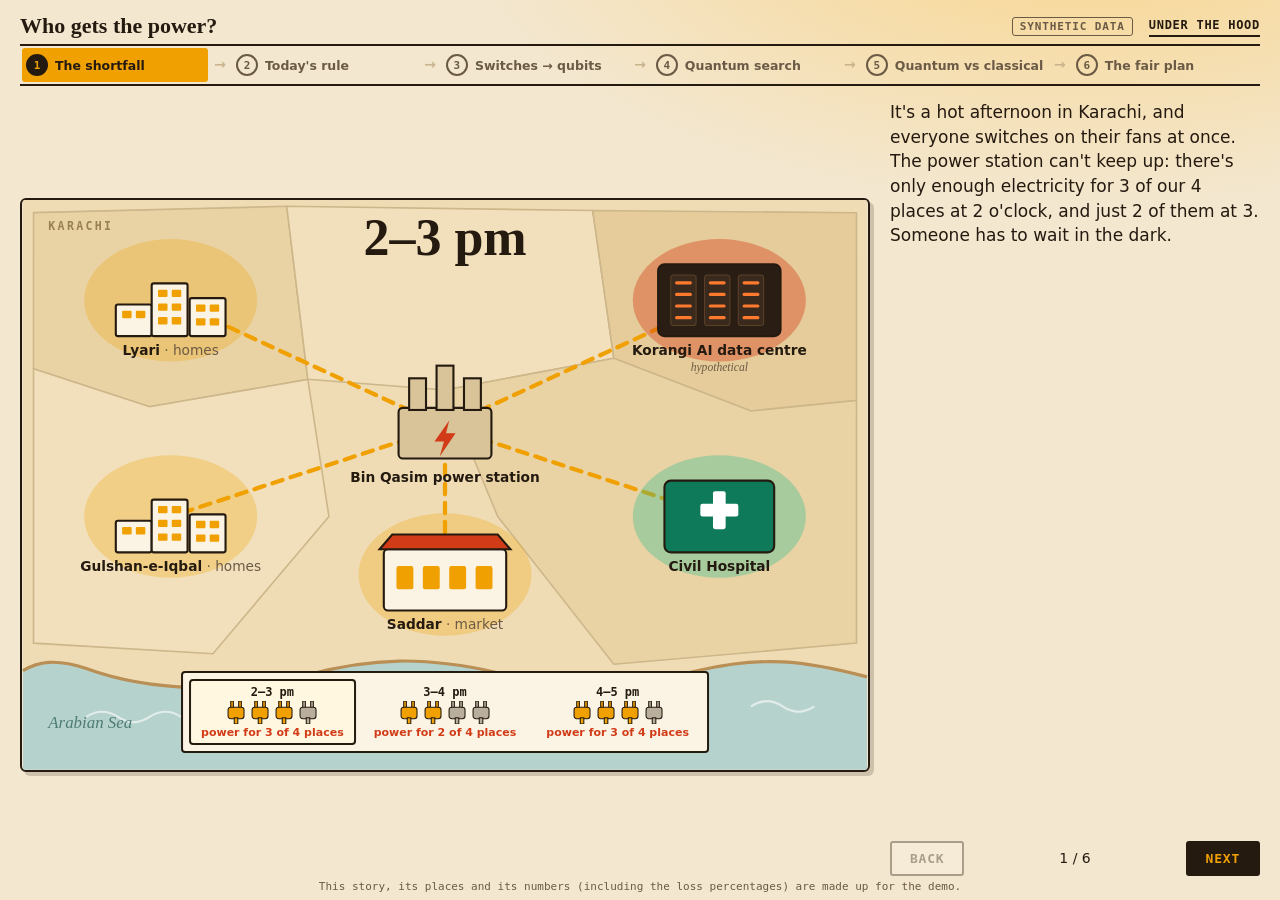
==== commit f8b576a3: "feat(web): explain today's rule and compare quantum with classical Viewers see how cuts are decided " ====
--- a/web/index.html
+++ b/web/index.html
@@ -24,7 +24,7 @@
     <div class="nav"><button class="btn" id="back">Back</button><span class="count" id="count"></span><button class="btn primary" id="next">Next</button></div>
   </section>
 </main>
-<footer>This story, its places and its numbers are made up for the demo.</footer>
+<footer>This story, its places and its numbers (including the loss percentages) are made up for the demo.</footer>
 <aside id="drawer" class="drawer" aria-label="Under the hood" aria-hidden="true">
   <div class="dhead"><h2>Under the hood</h2><button class="link" id="close-drawer">Close (Esc)</button></div>
   <div id="dbody"></div>
--- a/web/style.css
+++ b/web/style.css
@@ -78,3 +78,8 @@
 .plugs{display:flex;gap:6px}.plug{width:18px;height:23px;fill:#b9ae9c;stroke:var(--ink);stroke-width:1.2;transition:fill .6s}.plug.on{fill:var(--lit)}
 .stats{grid-template-columns:1fr 1fr!important;gap:12px 16px!important}.stat b{font-size:25px!important}.stat span{text-transform:none!important;font:600 12.5px var(--sans)!important;letter-spacing:0!important;color:var(--ink)!important}
 .gauge .ph{min-width:0!important;padding:4px 10px!important}.gauge .ph span{white-space:nowrap}.gauge .ph .plugs{justify-content:center}
+.loss{font:800 12px var(--mono);fill:var(--heat);opacity:0;transition:opacity .5s}.loss-on .loss{opacity:1}
+.swgrid .hd b{width:24px;font:700 10.5px var(--mono);text-align:center;white-space:nowrap;margin-right:0}.swgrid .hd{margin-bottom:-2px}
+.swgrid .hd b{display:inline-block;width:24px;overflow:visible}
+.cmp{width:100%;border-collapse:collapse;font-size:12px;margin-top:2px}.cmp th{font:700 10.5px var(--mono);color:var(--muted);text-align:left;padding:2px 4px;vertical-align:bottom}.cmp td{border-top:1px solid var(--rule);padding:4px;font-weight:600}.cmp tr:last-child td{color:var(--heat);font-weight:800}
+.story .small{font-size:11px;color:var(--muted);margin:4px 0 0}
